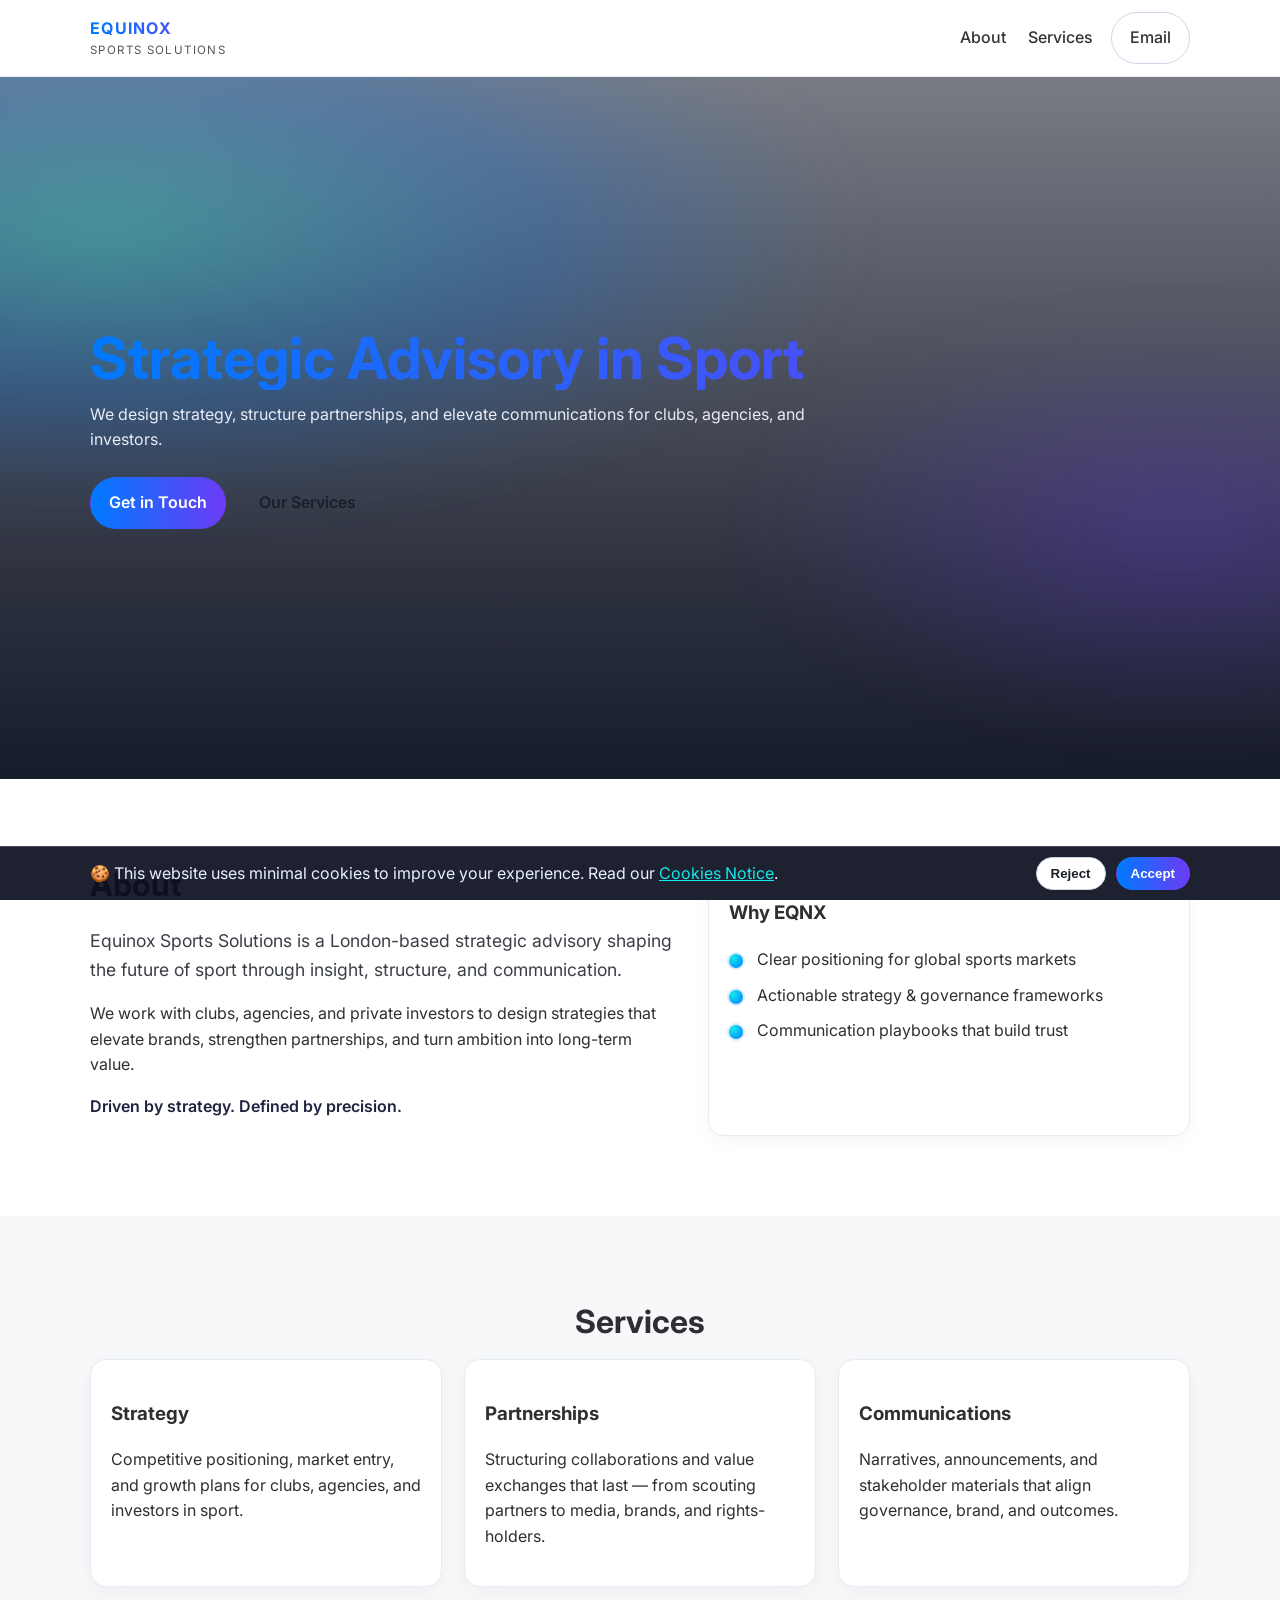
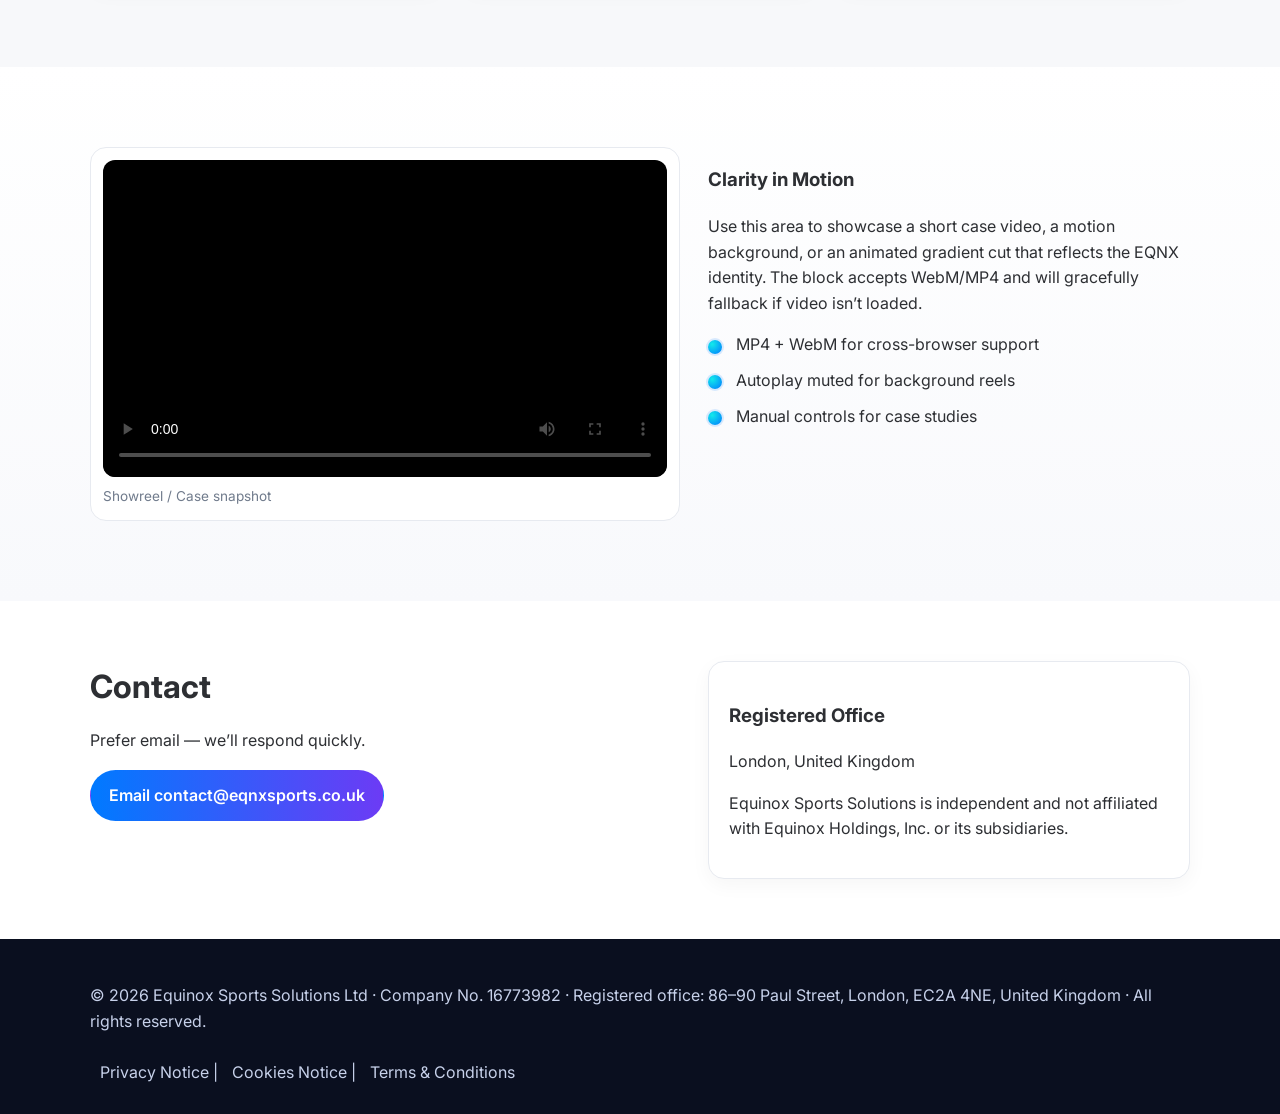
==== index.html @ d2fcbfe2 "Add files via upload" ====
<!DOCTYPE html>
<html lang="en">
<head>
  <meta charset="UTF-8" />
  <meta name="viewport" content="width=device-width, initial-scale=1.0" />
  <title>Equinox Sports Solutions | EQNX</title>
  <meta name="description" content="Equinox Sports Solutions (EQNX) — strategy & communications advisory for the global sports industry." />
  <link rel="preconnect" href="https://fonts.googleapis.com">
  <link rel="preconnect" href="https://fonts.gstatic.com" crossorigin>
  <link href="https://fonts.googleapis.com/css2?family=Inter:wght@300;400;500;600;700&display=swap" rel="stylesheet">
  <link rel="stylesheet" href="styles.css" />
</head>
<body>
  <!-- Header / Nav -->
  <header class="nav">
    <div class="container nav__inner">
      <a class="brand" href="#top" aria-label="Equinox Sports Solutions Home">
        <span class="brand__eqnx">EQUINOX</span>
        <span class="brand__sub">SPORTS&nbsp;SOLUTIONS</span>
      </a>
      <nav class="nav__links" aria-label="Primary">
        <a href="#about">About</a>
        <a href="#services">Services</a>
        <a href="mailto:contact@eqnxsports.co.uk" class="btn btn--outline">Email</a>
      </nav>
    </div>
  </header>

  <!-- Hero with video background and fluid gradient fallback -->
  <section id="top" class="hero" aria-labelledby="hero-title">
    <div class="hero__media" aria-hidden="true">
      <video id="heroVideo" class="hero__video" playsinline muted loop autoplay poster="assets/img/fluid-bg.jpg">
        <source src="assets/video/hero.webm" type="video/webm" />
        <source src="assets/video/hero.mp4" type="video/mp4" />
      </video>
      <div class="hero__overlay"></div>
      <div class="hero__gradient"></div>
    </div>
    <div class="container hero__content">
      <h1 id="hero-title" class="headline gradient-text">Strategic Advisory in Sport</h1>
      <p class="subtitle">We design strategy, structure partnerships, and elevate communications for clubs, agencies, and investors.</p>
      <div class="hero__cta">
        <a class="btn btn--primary" href="mailto:contact@eqnxsports.co.uk">Get in Touch</a>
        <a class="btn btn--ghost" href="#services">Our Services</a>
      </div>
    </div>
  </section>

  <!-- About -->
  <section id="about" class="section">
    <div class="container grid2">
      <div>
        <h2 class="section__title">About</h2>
        <p class="lead">Equinox Sports Solutions is a London-based strategic advisory shaping the future of sport through insight, structure, and communication.</p>
        <p>We work with clubs, agencies, and private investors to design strategies that elevate brands, strengthen partnerships, and turn ambition into long-term value.</p>
        <p class="tagline">Driven by strategy. Defined by precision.</p>
      </div>
      <div class="card">
        <h3>Why EQNX</h3>
        <ul class="checklist">
          <li>Clear positioning for global sports markets</li>
          <li>Actionable strategy & governance frameworks</li>
          <li>Communication playbooks that build trust</li>
        </ul>
      </div>
    </div>
  </section>

  <!-- Services -->
  <section id="services" class="section section--alt">
    <div class="container">
      <h2 class="section__title center">Services</h2>
      <div class="cards3">
        <div class="card">
          <h3>Strategy</h3>
          <p>Competitive positioning, market entry, and growth plans for clubs, agencies, and investors in sport.</p>
        </div>
        <div class="card">
          <h3>Partnerships</h3>
          <p>Structuring collaborations and value exchanges that last — from scouting partners to media, brands, and rights-holders.</p>
        </div>
        <div class="card">
          <h3>Communications</h3>
          <p>Narratives, announcements, and stakeholder materials that align governance, brand, and outcomes.</p>
        </div>
      </div>
    </div>
  </section>

  <!-- Insertable video section (case or reel) -->
  <section class="section video-block">
    <div class="container grid2">
      <div class="video-card">
        <div class="ratio">
          <video class="inline-video" controls preload="metadata" poster="assets/img/fluid-bg.jpg">
            <source src="assets/video/case-reel.webm" type="video/webm" />
            <source src="assets/video/case-reel.mp4" type="video/mp4" />
            Your browser does not support the video tag.
          </video>
        </div>
        <p class="caption">Showreel / Case snapshot</p>
      </div>
      <div>
        <h3>Clarity in Motion</h3>
        <p>Use this area to showcase a short case video, a motion background, or an animated gradient cut that reflects the EQNX identity. The block accepts WebM/MP4 and will gracefully fallback if video isn’t loaded.</p>
        <ul class="checklist">
          <li>MP4 + WebM for cross-browser support</li>
          <li>Autoplay muted for background reels</li>
          <li>Manual controls for case studies</li>
        </ul>
      </div>
    </div>
  </section>

  <!-- Contact -->
  <section id="contact" class="section section--tight">
    <div class="container grid2">
      <div>
        <h2 class="section__title">Contact</h2>
        <p>Prefer email — we’ll respond quickly.</p>
        <div class="stack">
          <a class="btn btn--primary" href="mailto:contact@eqnxsports.co.uk">Email contact@eqnxsports.co.uk</a>
        </div>
      </div>
      <div class="card">
        <h3>Registered Office</h3>
        <p>London, United Kingdom</p>
        <p class="small">Equinox Sports Solutions is independent and not affiliated with Equinox Holdings, Inc. or its subsidiaries.</p>
      </div>
    </div>
  </section>

  <!-- Footer -->
  <footer class="footer">
    <div class="container footer__inner">
      <p>© <span id="year"></span> Equinox Sports Solutions Ltd · Company No. 16773982 · Registered office: 86–90 Paul Street, London, EC2A 4NE, United Kingdom · All rights reserved.</p>
      <nav class="footer__links">
        <a href="privacy.html">Privacy Notice</a>
        <span aria-hidden="true">|</span>
        <a href="cookies.html">Cookies Notice</a>
        <span aria-hidden="true">|</span>
        <a href="terms.html">Terms & Conditions</a>
      </nav>
    </div>
  </footer>

  <!-- Cookies Banner -->
  <div id="cookies-banner" class="cookies-banner" role="dialog" aria-live="polite" aria-label="Cookies notice" hidden>
    <div class="cookies-inner">
      <span>🍪 This website uses minimal cookies to improve your experience. Read our <a href="cookies.html">Cookies Notice</a>.</span>
      <div class="cookies-actions">
        <button id="cookies-reject" class="btn btn--outline">Reject</button>
        <button id="cookies-accept" class="btn btn--primary">Accept</button>
      </div>
    </div>
  </div>

  <script>
    // Year
    document.getElementById('year').textContent = new Date().getFullYear();

    // If hero video can't autoplay (iOS/low power), hide it and rely on gradient
    const heroVideo = document.getElementById('heroVideo');
    if (heroVideo) {
      const onFail = () => document.body.classList.add('no-hero-video');
      heroVideo.play().catch(onFail);
      heroVideo.addEventListener('error', onFail);
      const mq = window.matchMedia('(prefers-reduced-motion: reduce)');
      if (mq.matches) heroVideo.pause();
    }

    // Cookies banner
    (function(){
      try{
        const key='eqnx_cookies_choice';
        const banner=document.getElementById('cookies-banner');
        const choice=localStorage.getItem(key);
        if(!choice){ banner.hidden=false; }
        const accept=document.getElementById('cookies-accept');
        const reject=document.getElementById('cookies-reject');
        function setChoice(val){ localStorage.setItem(key,val); banner.hidden=true; }
        accept && accept.addEventListener('click',()=>setChoice('accepted'));
        reject && reject.addEventListener('click',()=>setChoice('rejected'));
      }catch(e){/* no-op */}
    })();
  </script>
</body>
</html>
---- styles.css ----
/* ====== EQNX — Base Styles ====== */
:root{
  --eqnx-blue:#007AFF;
  --eqnx-violet:#6C3BF5;
  --eqnx-ice:#12EAEA;
  --bg:#0A0F1F;            /* dark alt */
  --bg-light:#F7F8FA;      /* light bg */
  --text:#2D2F33;
  --text-2:#707B8C;
  --border:#E7EAF0;
}

*{box-sizing:border-box}
html,body{height:100%}
body{
  margin:0;
  font-family:'Inter',system-ui,-apple-system,Segoe UI,Roboto,Helvetica,Arial,sans-serif;
  color:var(--text);
  background:#fff;
  line-height:1.6;
}

/* Containers */
.container{width:min(1100px,92%);margin-inline:auto}

/* Header */
.nav{
  position:sticky;top:0;z-index:50;
  backdrop-filter:saturate(180%) blur(10px);
  background:rgba(255,255,255,.7);
  border-bottom:1px solid rgba(231,234,240,.9);
}
.nav__inner{display:flex;align-items:center;justify-content:space-between;padding:12px 0}
.brand{display:flex;flex-direction:column;text-decoration:none}
.brand__eqnx{
  font-weight:700;letter-spacing:.08em;
  background:linear-gradient(90deg,var(--eqnx-blue),var(--eqnx-violet));
  -webkit-background-clip:text;background-clip:text;color:transparent;
}
.brand__sub{
  font-size:.72rem;letter-spacing:.12em;color:#555;text-decoration:none
}
.nav__links a{color:#333;text-decoration:none;margin-left:18px;font-weight:500}
.nav__links .btn{margin-left:14px}

/* Buttons */
.btn{
  display:inline-block;padding:12px 18px;border-radius:999px;text-decoration:none;
  border:1px solid transparent;font-weight:600;transition:.2s ease;
}
.btn--primary{
  color:#fff;border-color:transparent;
  background:linear-gradient(90deg,var(--eqnx-blue),var(--eqnx-violet));
}
.btn--primary:hover{transform:translateY(-1px);filter:saturate(110%)}
.btn--outline{
  border-color:#cfd6e6;color:#1b1f2a;background:#fff;
}
.btn--outline:hover{border-color:#b1bdd8}
.btn--ghost{background:transparent;border-color:transparent;color:#1b1f2a}
.btn--ghost:hover{opacity:.8}

/* Hero */
.hero{position:relative;min-height:78vh;display:grid;align-items:center;color:#fff;overflow:hidden}
.hero__media{position:absolute;inset:0}
.hero__video{
  width:100%;height:100%;object-fit:cover;position:absolute;inset:0;opacity:.6;
}
.no-hero-video .hero__video{display:none}
.hero__overlay{position:absolute;inset:0;background:linear-gradient(180deg,rgba(10,15,31,.55),rgba(10,15,31,.85) 70%,rgba(10,15,31,.95))}
.hero__gradient{/* animated fluid gradient */
  position:absolute;inset:-20%;
  background:radial-gradient(60% 40% at 20% 30%, rgba(18,234,234,.35) 0%, rgba(0,122,255,.25) 40%, transparent 70%),
             radial-gradient(40% 35% at 80% 60%, rgba(108,59,245,.30) 0%, transparent 60%);
  filter:blur(30px);
  animation:float 14s ease-in-out infinite alternate;
}
@keyframes float{
  0%{transform:translate3d(-2%,2%,0) scale(1)}
  100%{transform:translate3d(2%,-1%,0) scale(1.03)}
}
.hero__content{position:relative;z-index:2;padding:72px 0}
.headline{font-size:clamp(2rem,6vw,3.6rem);line-height:1.1;margin:0 0 12px}
.gradient-text{
  background:linear-gradient(90deg,var(--eqnx-blue),var(--eqnx-violet));
  -webkit-background-clip:text;background-clip:text;color:transparent;
}
.subtitle{max-width:720px;margin:0 0 24px;color:#e8ecf6}
.hero__cta .btn{margin-right:10px}

/* Sections */
.section{padding:80px 0;background:#fff}
.section--alt{background:var(--bg-light)}
.section--tight{padding:60px 0}
.section__title{font-size:2rem;margin:0 0 12px}
.lead{font-size:1.1rem;color:#3a3e47}
.tagline{font-weight:600;color:#1f2340;margin-top:14px}

.grid2{display:grid;grid-template-columns:1.1fr .9fr;gap:28px}
.cards3{display:grid;grid-template-columns:repeat(3,1fr);gap:22px}
.center{text-align:center}

.card{
  background:#fff;border:1px solid var(--border);border-radius:16px;padding:20px;
  box-shadow:0 6px 20px rgba(10,15,31,.04);
}
.checklist{padding-left:0;list-style:none;margin:10px 0 0}
.checklist li{padding-left:28px;position:relative;margin:10px 0}
.checklist li::before{
  content:'';position:absolute;left:0;top:.45em;width:14px;height:14px;border-radius:50%;
  background:radial-gradient(circle at 30% 30%, var(--eqnx-ice), var(--eqnx-blue));
  box-shadow:0 0 0 2px rgba(0,122,255,.15);
}

.video-block{background:linear-gradient(180deg,#fff,#f8f9fc)}
.video-card{background:#fff;border:1px solid var(--border);border-radius:16px;padding:12px}
.ratio{position:relative;width:100%;padding-top:56.25%;overflow:hidden;border-radius:12px;background:#000}
.inline-video{position:absolute;inset:0;width:100%;height:100%;object-fit:cover;border:0;border-radius:12px}
.caption{font-size:.85rem;color:var(--text-2);margin:.6rem 0 0}

/* Contact */
.stack{display:flex;flex-wrap:wrap;gap:12px;align-items:center}

/* Footer */
.footer{background:var(--bg);color:#c7d1ea;padding:28px 0}
.footer__inner{display:flex;align-items:center;justify-content:space-between;gap:10px;flex-wrap:wrap}
.footer__links a{color:#c7d1ea;text-decoration:none;margin-left:10px}
.footer__links a:hover{text-decoration:underline}

/* Cookies banner */
.cookies-banner{
  position:fixed;left:0;right:0;bottom:0;z-index:60;
  background:rgba(10,15,31,.92);color:#eaf0ff;border-top:1px solid rgba(231,234,240,.2);
  padding:10px 0;
}
.cookies-inner{width:min(1100px,92%);margin-inline:auto;display:flex;gap:14px;align-items:center;justify-content:space-between;flex-wrap:wrap}
.cookies-inner a{color:var(--eqnx-ice);text-decoration:underline}
.cookies-actions{display:flex;gap:10px}
.cookies-actions .btn{padding:8px 14px}

/* Responsive */
@media (max-width:900px){
  .grid2{grid-template-columns:1fr}
  .cards3{grid-template-columns:1fr}
  .nav__links{display:none}
}
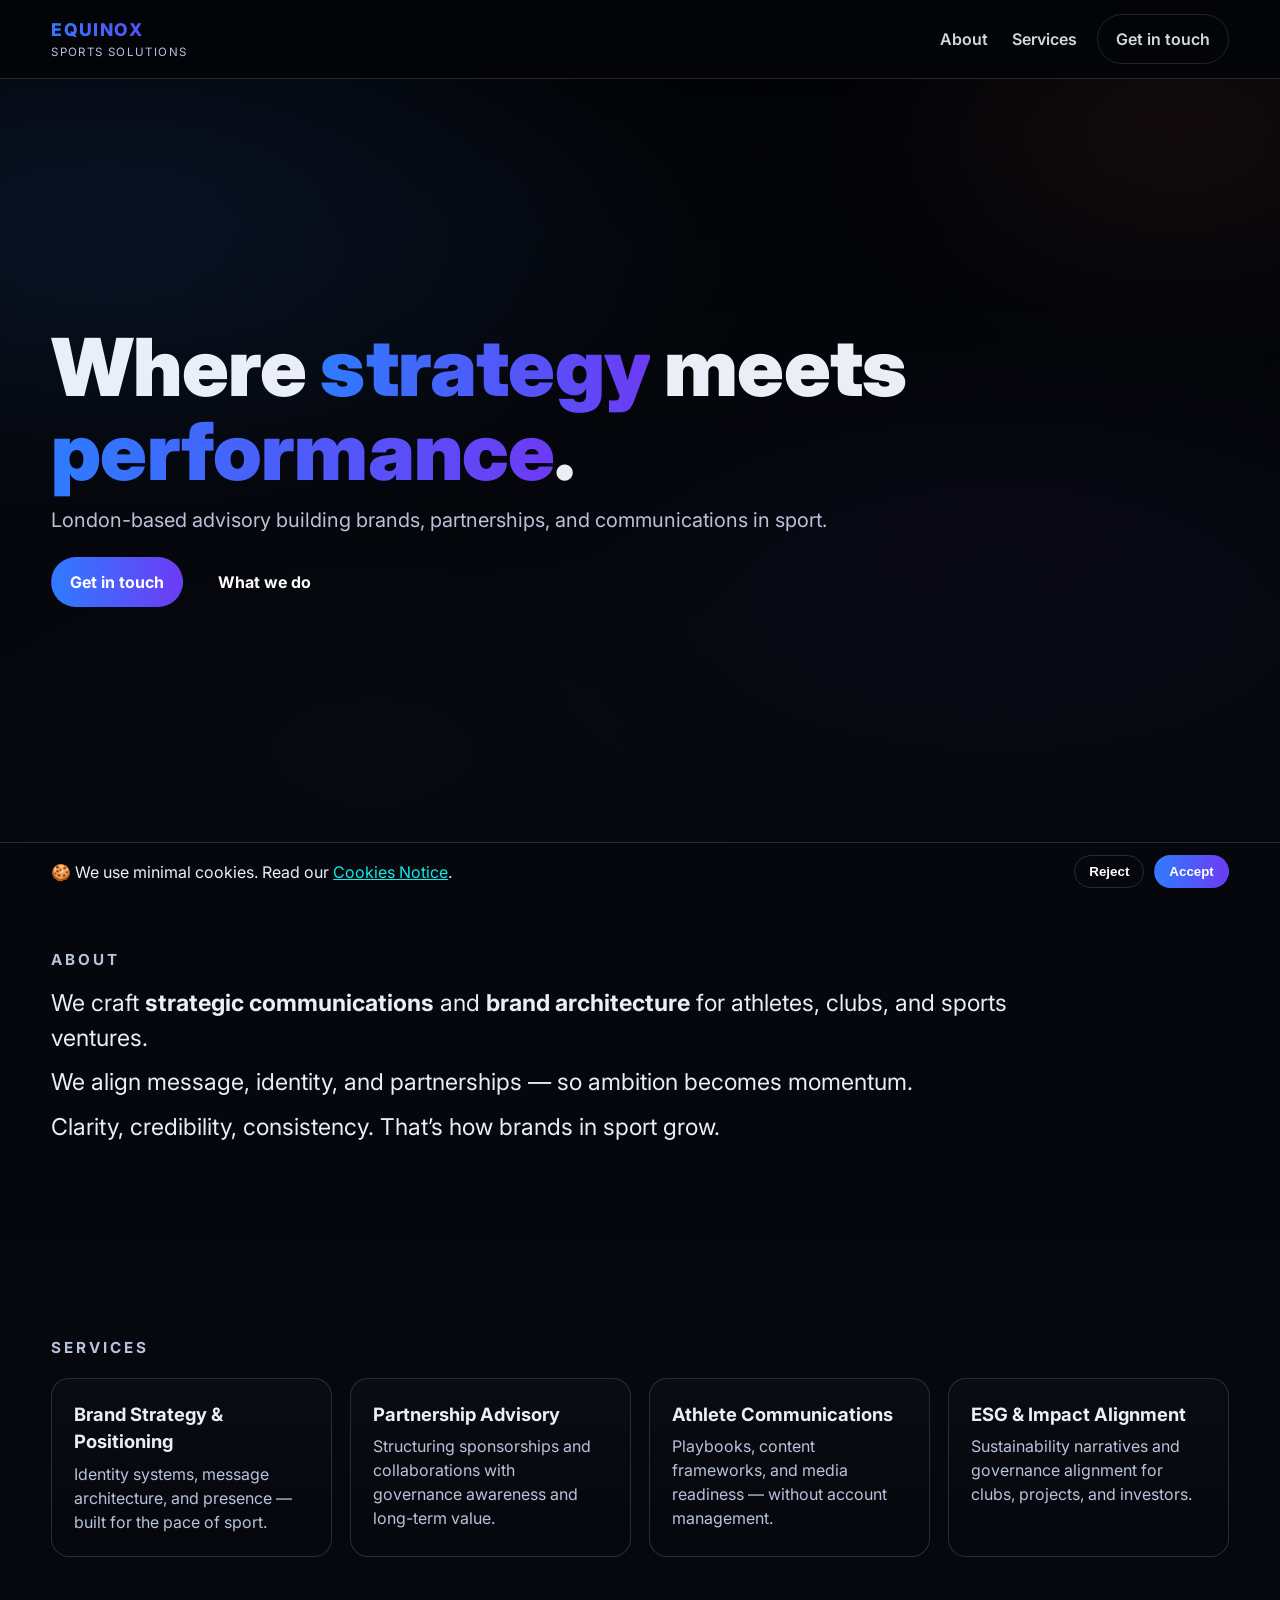
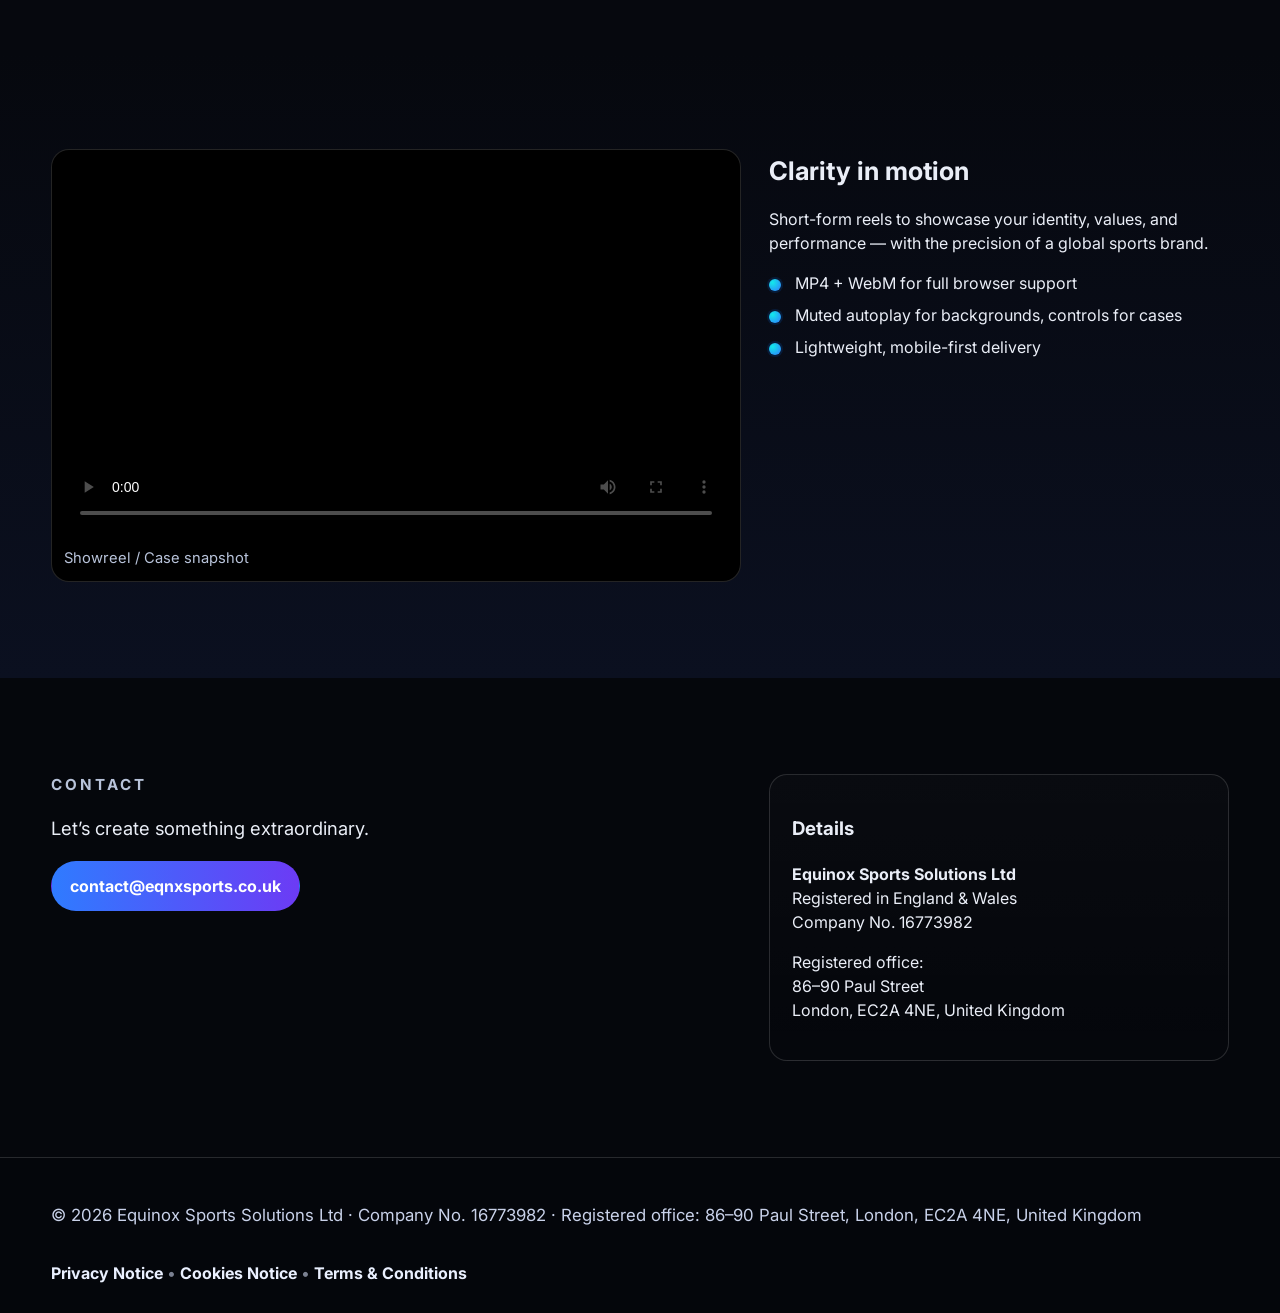
==== commit 9404d0f6: "Add files via upload" ====
--- a/index.html
+++ b/index.html
@@ -3,151 +3,136 @@
 <head>
   <meta charset="UTF-8" />
   <meta name="viewport" content="width=device-width, initial-scale=1.0" />
-  <title>Equinox Sports Solutions | EQNX</title>
-  <meta name="description" content="Equinox Sports Solutions (EQNX) — strategy & communications advisory for the global sports industry." />
+  <title>Equinox Sports Solutions — Strategic Communications in Sport</title>
+  <meta name="description" content="Equinox Sports Solutions — Octagon-inspired, premium strategic communications and partnerships advisory for the sports industry." />
   <link rel="preconnect" href="https://fonts.googleapis.com">
   <link rel="preconnect" href="https://fonts.gstatic.com" crossorigin>
-  <link href="https://fonts.googleapis.com/css2?family=Inter:wght@300;400;500;600;700&display=swap" rel="stylesheet">
+  <link href="https://fonts.googleapis.com/css2?family=Inter:wght@300;400;500;600;700;800;900&display=swap" rel="stylesheet">
   <link rel="stylesheet" href="styles.css" />
 </head>
 <body>
-  <!-- Header / Nav -->
   <header class="nav">
     <div class="container nav__inner">
-      <a class="brand" href="#top" aria-label="Equinox Sports Solutions Home">
+      <a class="brand" href="#top" aria-label="Equinox Sports Solutions">
         <span class="brand__eqnx">EQUINOX</span>
         <span class="brand__sub">SPORTS&nbsp;SOLUTIONS</span>
       </a>
       <nav class="nav__links" aria-label="Primary">
         <a href="#about">About</a>
         <a href="#services">Services</a>
-        <a href="mailto:contact@eqnxsports.co.uk" class="btn btn--outline">Email</a>
+        <a href="mailto:contact@eqnxsports.co.uk" class="btn btn--outline">Get in touch</a>
       </nav>
     </div>
   </header>
 
-  <!-- Hero with video background and fluid gradient fallback -->
   <section id="top" class="hero" aria-labelledby="hero-title">
-    <div class="hero__media" aria-hidden="true">
-      <video id="heroVideo" class="hero__video" playsinline muted loop autoplay poster="assets/img/fluid-bg.jpg">
+    <div class="hero__bg">
+      <video id="heroVideo" class="hero__video" playsinline muted loop autoplay poster="assets/img/hero-poster.jpg">
         <source src="assets/video/hero.webm" type="video/webm" />
         <source src="assets/video/hero.mp4" type="video/mp4" />
       </video>
-      <div class="hero__overlay"></div>
-      <div class="hero__gradient"></div>
+      <div class="hero__gradient" aria-hidden="true"></div>
+      <div class="hero__veil" aria-hidden="true"></div>
     </div>
     <div class="container hero__content">
-      <h1 id="hero-title" class="headline gradient-text">Strategic Advisory in Sport</h1>
-      <p class="subtitle">We design strategy, structure partnerships, and elevate communications for clubs, agencies, and investors.</p>
+      <h1 id="hero-title" class="display">Where <span class="grad">strategy</span> meets <span class="grad">performance</span>.</h1>
+      <p class="kicker">London-based advisory building brands, partnerships, and communications in sport.</p>
       <div class="hero__cta">
-        <a class="btn btn--primary" href="mailto:contact@eqnxsports.co.uk">Get in Touch</a>
-        <a class="btn btn--ghost" href="#services">Our Services</a>
+        <a class="btn btn--primary" href="mailto:contact@eqnxsports.co.uk">Get in touch</a>
+        <a class="btn btn--ghost" href="#services">What we do</a>
       </div>
     </div>
   </section>
 
-  <!-- About -->
-  <section id="about" class="section">
+  <section id="about" class="slice slice--dark">
+    <div class="container reveal">
+      <h2 class="eyebrow">About</h2>
+      <div class="manifest">
+        <p>We craft <strong>strategic communications</strong> and <strong>brand architecture</strong> for athletes, clubs, and sports ventures.</p>
+        <p>We align message, identity, and partnerships — so ambition becomes momentum.</p>
+        <p>Clarity, credibility, consistency. That’s how brands in sport grow.</p>
+      </div>
+    </div>
+  </section>
+
+  <section id="services" class="slice">
+    <div class="container">
+      <h2 class="eyebrow center">Services</h2>
+      <div class="pillars">
+        <div class="pillar reveal">
+          <h3>Brand Strategy &amp; Positioning</h3>
+          <p>Identity systems, message architecture, and presence — built for the pace of sport.</p>
+        </div>
+        <div class="pillar reveal">
+          <h3>Partnership Advisory</h3>
+          <p>Structuring sponsorships and collaborations with governance awareness and long-term value.</p>
+        </div>
+        <div class="pillar reveal">
+          <h3>Athlete Communications</h3>
+          <p>Playbooks, content frameworks, and media readiness — without account management.</p>
+        </div>
+        <div class="pillar reveal">
+          <h3>ESG &amp; Impact Alignment</h3>
+          <p>Sustainability narratives and governance alignment for clubs, projects, and investors.</p>
+        </div>
+      </div>
+    </div>
+  </section>
+
+  <section class="slice slice--video">
     <div class="container grid2">
-      <div>
-        <h2 class="section__title">About</h2>
-        <p class="lead">Equinox Sports Solutions is a London-based strategic advisory shaping the future of sport through insight, structure, and communication.</p>
-        <p>We work with clubs, agencies, and private investors to design strategies that elevate brands, strengthen partnerships, and turn ambition into long-term value.</p>
-        <p class="tagline">Driven by strategy. Defined by precision.</p>
+      <div class="video-card reveal">
+        <div class="ratio">
+          <video class="inline-video" controls preload="metadata" poster="assets/img/reel-poster.jpg">
+            <source src="assets/video/case-reel.webm" type="video/webm" />
+            <source src="assets/video/case-reel.mp4" type="video/mp4" />
+          </video>
+        </div>
+        <p class="caption">Showreel / Case snapshot</p>
       </div>
-      <div class="card">
-        <h3>Why EQNX</h3>
+      <div class="reel-copy reveal">
+        <h3>Clarity in motion</h3>
+        <p>Short-form reels to showcase your identity, values, and performance — with the precision of a global sports brand.</p>
         <ul class="checklist">
-          <li>Clear positioning for global sports markets</li>
-          <li>Actionable strategy & governance frameworks</li>
-          <li>Communication playbooks that build trust</li>
+          <li>MP4 + WebM for full browser support</li>
+          <li>Muted autoplay for backgrounds, controls for cases</li>
+          <li>Lightweight, mobile-first delivery</li>
         </ul>
       </div>
     </div>
   </section>
 
-  <!-- Services -->
-  <section id="services" class="section section--alt">
-    <div class="container">
-      <h2 class="section__title center">Services</h2>
-      <div class="cards3">
-        <div class="card">
-          <h3>Strategy</h3>
-          <p>Competitive positioning, market entry, and growth plans for clubs, agencies, and investors in sport.</p>
-        </div>
-        <div class="card">
-          <h3>Partnerships</h3>
-          <p>Structuring collaborations and value exchanges that last — from scouting partners to media, brands, and rights-holders.</p>
-        </div>
-        <div class="card">
-          <h3>Communications</h3>
-          <p>Narratives, announcements, and stakeholder materials that align governance, brand, and outcomes.</p>
-        </div>
+  <section id="contact" class="slice slice--dark">
+    <div class="container grid2">
+      <div class="reveal">
+        <h2 class="eyebrow">Contact</h2>
+        <p class="lead">Let’s create something extraordinary.</p>
+        <a class="btn btn--primary" href="mailto:contact@eqnxsports.co.uk">contact@eqnxsports.co.uk</a>
+      </div>
+      <div class="card reveal">
+        <h3>Details</h3>
+        <p><strong>Equinox Sports Solutions Ltd</strong><br/>Registered in England &amp; Wales<br/>Company No. 16773982</p>
+        <p>Registered office:<br/>86–90 Paul Street<br/>London, EC2A 4NE, United Kingdom</p>
       </div>
     </div>
   </section>
 
-  <!-- Insertable video section (case or reel) -->
-  <section class="section video-block">
-    <div class="container grid2">
-      <div class="video-card">
-        <div class="ratio">
-          <video class="inline-video" controls preload="metadata" poster="assets/img/fluid-bg.jpg">
-            <source src="assets/video/case-reel.webm" type="video/webm" />
-            <source src="assets/video/case-reel.mp4" type="video/mp4" />
-            Your browser does not support the video tag.
-          </video>
-        </div>
-        <p class="caption">Showreel / Case snapshot</p>
-      </div>
-      <div>
-        <h3>Clarity in Motion</h3>
-        <p>Use this area to showcase a short case video, a motion background, or an animated gradient cut that reflects the EQNX identity. The block accepts WebM/MP4 and will gracefully fallback if video isn’t loaded.</p>
-        <ul class="checklist">
-          <li>MP4 + WebM for cross-browser support</li>
-          <li>Autoplay muted for background reels</li>
-          <li>Manual controls for case studies</li>
-        </ul>
-      </div>
-    </div>
-  </section>
-
-  <!-- Contact -->
-  <section id="contact" class="section section--tight">
-    <div class="container grid2">
-      <div>
-        <h2 class="section__title">Contact</h2>
-        <p>Prefer email — we’ll respond quickly.</p>
-        <div class="stack">
-          <a class="btn btn--primary" href="mailto:contact@eqnxsports.co.uk">Email contact@eqnxsports.co.uk</a>
-        </div>
-      </div>
-      <div class="card">
-        <h3>Registered Office</h3>
-        <p>London, United Kingdom</p>
-        <p class="small">Equinox Sports Solutions is independent and not affiliated with Equinox Holdings, Inc. or its subsidiaries.</p>
-      </div>
-    </div>
-  </section>
-
-  <!-- Footer -->
   <footer class="footer">
     <div class="container footer__inner">
-      <p>© <span id="year"></span> Equinox Sports Solutions Ltd · Company No. 16773982 · Registered office: 86–90 Paul Street, London, EC2A 4NE, United Kingdom · All rights reserved.</p>
+      <p>© <span id="year"></span> Equinox Sports Solutions Ltd · Company No. 16773982 · Registered office: 86–90 Paul Street, London, EC2A 4NE, United Kingdom</p>
       <nav class="footer__links">
         <a href="privacy.html">Privacy Notice</a>
-        <span aria-hidden="true">|</span>
+        <span aria-hidden="true">•</span>
         <a href="cookies.html">Cookies Notice</a>
-        <span aria-hidden="true">|</span>
-        <a href="terms.html">Terms & Conditions</a>
+        <span aria-hidden="true">•</span>
+        <a href="terms.html">Terms &amp; Conditions</a>
       </nav>
     </div>
   </footer>
 
-  <!-- Cookies Banner -->
   <div id="cookies-banner" class="cookies-banner" role="dialog" aria-live="polite" aria-label="Cookies notice" hidden>
     <div class="cookies-inner">
-      <span>🍪 This website uses minimal cookies to improve your experience. Read our <a href="cookies.html">Cookies Notice</a>.</span>
+      <span>🍪 We use minimal cookies. Read our <a href="cookies.html">Cookies Notice</a>.</span>
       <div class="cookies-actions">
         <button id="cookies-reject" class="btn btn--outline">Reject</button>
         <button id="cookies-accept" class="btn btn--primary">Accept</button>
@@ -156,20 +141,16 @@
   </div>
 
   <script>
-    // Year
     document.getElementById('year').textContent = new Date().getFullYear();
-
-    // If hero video can't autoplay (iOS/low power), hide it and rely on gradient
-    const heroVideo = document.getElementById('heroVideo');
-    if (heroVideo) {
-      const onFail = () => document.body.classList.add('no-hero-video');
-      heroVideo.play().catch(onFail);
-      heroVideo.addEventListener('error', onFail);
+    (function(){
+      const v = document.getElementById('heroVideo');
+      if(!v) return;
+      const fail = () => document.body.classList.add('no-hero-video');
+      v.play().catch(fail);
+      v.addEventListener('error', fail);
       const mq = window.matchMedia('(prefers-reduced-motion: reduce)');
-      if (mq.matches) heroVideo.pause();
-    }
-
-    // Cookies banner
+      if (mq.matches) v.pause();
+    })();
     (function(){
       try{
         const key='eqnx_cookies_choice';
@@ -181,8 +162,12 @@
         function setChoice(val){ localStorage.setItem(key,val); banner.hidden=true; }
         accept && accept.addEventListener('click',()=>setChoice('accepted'));
         reject && reject.addEventListener('click',()=>setChoice('rejected'));
-      }catch(e){/* no-op */}
+      }catch(e){}
     })();
+    const io = new IntersectionObserver((entries)=>{
+      entries.forEach(e=>{ if(e.isIntersecting){ e.target.classList.add('in'); io.unobserve(e.target);} });
+    },{threshold:0.12});
+    document.querySelectorAll('.reveal').forEach(el=>io.observe(el));
   </script>
 </body>
 </html>
--- a/styles.css
+++ b/styles.css
@@ -1,146 +1,100 @@
-/* ====== EQNX — Base Styles ====== */
+/* EQNX v2 — Octagon-inspired */
 :root{
-  --eqnx-blue:#007AFF;
+  --eqnx-blue:#2F7BFF;
   --eqnx-violet:#6C3BF5;
   --eqnx-ice:#12EAEA;
-  --bg:#0A0F1F;            /* dark alt */
-  --bg-light:#F7F8FA;      /* light bg */
-  --text:#2D2F33;
-  --text-2:#707B8C;
-  --border:#E7EAF0;
+  --eqnx-coral:#FF7A6E;
+  --bg:#06080E;
+  --text:#EAEEF7;
+  --text-dim:#B8C3DA;
+  --stroke:rgba(255,255,255,.14);
 }
 
-*{box-sizing:border-box}
-html,body{height:100%}
-body{
-  margin:0;
-  font-family:'Inter',system-ui,-apple-system,Segoe UI,Roboto,Helvetica,Arial,sans-serif;
-  color:var(--text);
-  background:#fff;
-  line-height:1.6;
+*{box-sizing:border-box} html,body{height:100%}
+body{margin:0;font-family:'Inter',system-ui,-apple-system,Segoe UI,Roboto,Helvetica,Arial,sans-serif;background:#000;color:var(--text);line-height:1.5}
+.container{width:min(1200px,92%);margin-inline:auto}
+
+.nav{position:sticky;top:0;z-index:50;background:rgba(6,8,14,.55);backdrop-filter:saturate(160%) blur(10px);border-bottom:1px solid var(--stroke)}
+.nav__inner{display:flex;align-items:center;justify-content:space-between;padding:14px 0}
+.brand{display:flex;flex-direction:column;text-decoration:none}
+.brand__eqnx{font-weight:800;letter-spacing:.08em;font-size:1.1rem;background:linear-gradient(90deg,var(--eqnx-blue),var(--eqnx-violet));-webkit-background-clip:text;background-clip:text;color:transparent}
+.brand__sub{font-size:.72rem;letter-spacing:.12em;color:var(--text-dim)}
+.nav__links a{color:var(--text);text-decoration:none;margin-left:20px;font-weight:600;opacity:.9}
+.nav__links .btn{margin-left:16px}
+
+.btn{display:inline-block;padding:12px 18px;border-radius:999px;text-decoration:none;border:1px solid var(--stroke);font-weight:700;transition:.2s ease;color:#fff}
+.btn--primary{border-color:transparent;background:linear-gradient(90deg,var(--eqnx-blue),var(--eqnx-violet))}
+.btn--primary:hover{transform:translateY(-1px);filter:saturate(110%)}
+.btn--outline{background:transparent}
+.btn--outline:hover{border-color:#9cb3ff}
+.btn--ghost{background:transparent;border-color:transparent}
+
+.hero{position:relative;min-height:86vh;display:grid;align-items:center;overflow:hidden}
+.hero__bg{position:absolute;inset:0}
+.hero__video{position:absolute;inset:0;width:100%;height:100%;object-fit:cover;opacity:.45}
+.no-hero-video .hero__video{display:none}
+.hero__gradient{position:absolute;inset:-20%;filter:blur(40px);animation:breath 18s ease-in-out infinite alternate;
+  background:
+    radial-gradient(60% 45% at 20% 30%, rgba(47,123,255,.26) 0%, transparent 60%),
+    radial-gradient(50% 40% at 70% 65%, rgba(108,59,245,.28) 0%, transparent 60%),
+    radial-gradient(40% 35% at 35% 80%, rgba(18,234,234,.18) 0%, transparent 60%),
+    radial-gradient(30% 30% at 80% 20%, rgba(255,122,110,.12) 0%, transparent 60%);
 }
+.hero__veil{position:absolute;inset:0;background:linear-gradient(180deg,rgba(6,8,14,.4),rgba(6,8,14,.85) 70%,rgba(6,8,14,.95))}
+@keyframes breath{0%{transform:translate3d(-2%,2%,0) scale(1)}100%{transform:translate3d(2%,-2%,0) scale(1.04)}}
 
-/* Containers */
-.container{width:min(1100px,92%);margin-inline:auto}
+.hero__content{position:relative;z-index:2;padding:84px 0}
+.display{font-size:clamp(2.4rem,7vw,5rem);line-height:1.05;margin:0 0 12px;font-weight:900;letter-spacing:-.01em}
+.grad{background:linear-gradient(90deg,var(--eqnx-blue),var(--eqnx-violet));-webkit-background-clip:text;background-clip:text;color:transparent}
+.kicker{font-size:clamp(1rem,2.4vw,1.25rem);color:var(--text-dim);max-width:820px;margin:0 0 22px}
+.hero__cta .btn{margin-right:12px}
 
-/* Header */
-.nav{
-  position:sticky;top:0;z-index:50;
-  backdrop-filter:saturate(180%) blur(10px);
-  background:rgba(255,255,255,.7);
-  border-bottom:1px solid rgba(231,234,240,.9);
-}
-.nav__inner{display:flex;align-items:center;justify-content:space-between;padding:12px 0}
-.brand{display:flex;flex-direction:column;text-decoration:none}
-.brand__eqnx{
-  font-weight:700;letter-spacing:.08em;
-  background:linear-gradient(90deg,var(--eqnx-blue),var(--eqnx-violet));
-  -webkit-background-clip:text;background-clip:text;color:transparent;
-}
-.brand__sub{
-  font-size:.72rem;letter-spacing:.12em;color:#555;text-decoration:none
-}
-.nav__links a{color:#333;text-decoration:none;margin-left:18px;font-weight:500}
-.nav__links .btn{margin-left:14px}
+.slice{padding:96px 0;background:#06080E;color:var(--text)}
+.slice--dark{background:#05070C}
+.slice--video{background:linear-gradient(180deg,#06080E,#0B1020)}
 
-/* Buttons */
-.btn{
-  display:inline-block;padding:12px 18px;border-radius:999px;text-decoration:none;
-  border:1px solid transparent;font-weight:600;transition:.2s ease;
-}
-.btn--primary{
-  color:#fff;border-color:transparent;
-  background:linear-gradient(90deg,var(--eqnx-blue),var(--eqnx-violet));
-}
-.btn--primary:hover{transform:translateY(-1px);filter:saturate(110%)}
-.btn--outline{
-  border-color:#cfd6e6;color:#1b1f2a;background:#fff;
-}
-.btn--outline:hover{border-color:#b1bdd8}
-.btn--ghost{background:transparent;border-color:transparent;color:#1b1f2a}
-.btn--ghost:hover{opacity:.8}
+.eyebrow{letter-spacing:.2em;text-transform:uppercase;color:var(--text-dim);font-size:.95rem;margin:0 0 14px}
+.manifest{font-size:clamp(1.15rem,2.8vw,1.45rem);display:grid;gap:10px;max-width:980px}
+.manifest p{margin:0}
 
-/* Hero */
-.hero{position:relative;min-height:78vh;display:grid;align-items:center;color:#fff;overflow:hidden}
-.hero__media{position:absolute;inset:0}
-.hero__video{
-  width:100%;height:100%;object-fit:cover;position:absolute;inset:0;opacity:.6;
-}
-.no-hero-video .hero__video{display:none}
-.hero__overlay{position:absolute;inset:0;background:linear-gradient(180deg,rgba(10,15,31,.55),rgba(10,15,31,.85) 70%,rgba(10,15,31,.95))}
-.hero__gradient{/* animated fluid gradient */
-  position:absolute;inset:-20%;
-  background:radial-gradient(60% 40% at 20% 30%, rgba(18,234,234,.35) 0%, rgba(0,122,255,.25) 40%, transparent 70%),
-             radial-gradient(40% 35% at 80% 60%, rgba(108,59,245,.30) 0%, transparent 60%);
-  filter:blur(30px);
-  animation:float 14s ease-in-out infinite alternate;
-}
-@keyframes float{
-  0%{transform:translate3d(-2%,2%,0) scale(1)}
-  100%{transform:translate3d(2%,-1%,0) scale(1.03)}
-}
-.hero__content{position:relative;z-index:2;padding:72px 0}
-.headline{font-size:clamp(2rem,6vw,3.6rem);line-height:1.1;margin:0 0 12px}
-.gradient-text{
-  background:linear-gradient(90deg,var(--eqnx-blue),var(--eqnx-violet));
-  -webkit-background-clip:text;background-clip:text;color:transparent;
-}
-.subtitle{max-width:720px;margin:0 0 24px;color:#e8ecf6}
-.hero__cta .btn{margin-right:10px}
+.pillars{display:grid;grid-template-columns:repeat(4,1fr);gap:18px;margin-top:18px}
+.pillar{border:1px solid var(--stroke);border-radius:18px;padding:22px;background:linear-gradient(180deg,rgba(255,255,255,.02),rgba(255,255,255,.00));min-height:170px}
+.pillar h3{margin:0 0 6px;font-size:1.15rem}
+.pillar p{margin:0;color:var(--text-dim)}
 
-/* Sections */
-.section{padding:80px 0;background:#fff}
-.section--alt{background:var(--bg-light)}
-.section--tight{padding:60px 0}
-.section__title{font-size:2rem;margin:0 0 12px}
-.lead{font-size:1.1rem;color:#3a3e47}
-.tagline{font-weight:600;color:#1f2340;margin-top:14px}
-
-.grid2{display:grid;grid-template-columns:1.1fr .9fr;gap:28px}
-.cards3{display:grid;grid-template-columns:repeat(3,1fr);gap:22px}
-.center{text-align:center}
-
-.card{
-  background:#fff;border:1px solid var(--border);border-radius:16px;padding:20px;
-  box-shadow:0 6px 20px rgba(10,15,31,.04);
-}
-.checklist{padding-left:0;list-style:none;margin:10px 0 0}
-.checklist li{padding-left:28px;position:relative;margin:10px 0}
-.checklist li::before{
-  content:'';position:absolute;left:0;top:.45em;width:14px;height:14px;border-radius:50%;
-  background:radial-gradient(circle at 30% 30%, var(--eqnx-ice), var(--eqnx-blue));
-  box-shadow:0 0 0 2px rgba(0,122,255,.15);
-}
-
-.video-block{background:linear-gradient(180deg,#fff,#f8f9fc)}
-.video-card{background:#fff;border:1px solid var(--border);border-radius:16px;padding:12px}
+.grid2{display:grid;grid-template-columns:1.2fr .8fr;gap:28px}
+.video-card{border:1px solid var(--stroke);border-radius:18px;padding:12px;background:#000}
 .ratio{position:relative;width:100%;padding-top:56.25%;overflow:hidden;border-radius:12px;background:#000}
 .inline-video{position:absolute;inset:0;width:100%;height:100%;object-fit:cover;border:0;border-radius:12px}
-.caption{font-size:.85rem;color:var(--text-2);margin:.6rem 0 0}
+.caption{font-size:.92rem;color:var(--text-dim);margin:.7rem 0 0}
+.reel-copy h3{margin:.2rem 0 8px;font-size:1.6rem}
+.checklist{padding-left:0;list-style:none;margin:10px 0 0}
+.checklist li{padding-left:26px;position:relative;margin:8px 0}
+.checklist li::before{content:'';position:absolute;left:0;top:.55em;width:12px;height:12px;border-radius:50%;background:radial-gradient(circle at 30% 30%, var(--eqnx-ice), var(--eqnx-blue));box-shadow:0 0 0 2px rgba(0,122,255,.15)}
 
-/* Contact */
-.stack{display:flex;flex-wrap:wrap;gap:12px;align-items:center}
+.card{border:1px solid var(--stroke);border-radius:18px;padding:22px;background:linear-gradient(180deg,rgba(255,255,255,.02),rgba(255,255,255,.00))}
+.lead{font-size:1.15rem}
 
-/* Footer */
-.footer{background:var(--bg);color:#c7d1ea;padding:28px 0}
-.footer__inner{display:flex;align-items:center;justify-content:space-between;gap:10px;flex-wrap:wrap}
-.footer__links a{color:#c7d1ea;text-decoration:none;margin-left:10px}
+.footer{background:#04060B;color:#C9D2EA;padding:28px 0;border-top:1px solid var(--stroke)}
+.footer__inner{display:flex;align-items:center;justify-content:space-between;gap:16px;flex-wrap:wrap}
+.footer__links a{color:#EAF0FF;text-decoration:none;font-weight:700}
 .footer__links a:hover{text-decoration:underline}
+.footer__links span{opacity:.6}
+.footer p{font-size:1.05rem}
 
-/* Cookies banner */
-.cookies-banner{
-  position:fixed;left:0;right:0;bottom:0;z-index:60;
-  background:rgba(10,15,31,.92);color:#eaf0ff;border-top:1px solid rgba(231,234,240,.2);
-  padding:10px 0;
-}
-.cookies-inner{width:min(1100px,92%);margin-inline:auto;display:flex;gap:14px;align-items:center;justify-content:space-between;flex-wrap:wrap}
+.cookies-banner{position:fixed;left:0;right:0;bottom:0;z-index:60;background:rgba(6,8,14,.95);color:#EAF0FF;border-top:1px solid var(--stroke);padding:12px 0}
+.cookies-inner{width:min(1200px,92%);margin-inline:auto;display:flex;gap:14px;align-items:center;justify-content:space-between;flex-wrap:wrap}
 .cookies-inner a{color:var(--eqnx-ice);text-decoration:underline}
 .cookies-actions{display:flex;gap:10px}
 .cookies-actions .btn{padding:8px 14px}
 
-/* Responsive */
-@media (max-width:900px){
-  .grid2{grid-template-columns:1fr}
-  .cards3{grid-template-columns:1fr}
+.reveal{opacity:0;transform:translateY(12px);transition:opacity .6s ease, transform .6s ease}
+.reveal.in{opacity:1;transform:none}
+
+@media (max-width:1100px){ .pillars{grid-template-columns:repeat(2,1fr)} .grid2{grid-template-columns:1fr} }
+@media (max-width:700px){
   .nav__links{display:none}
+  .pillars{grid-template-columns:1fr}
+  .manifest{font-size:1.05rem}
+  .display{font-size:clamp(2rem,8vw,3rem)}
 }
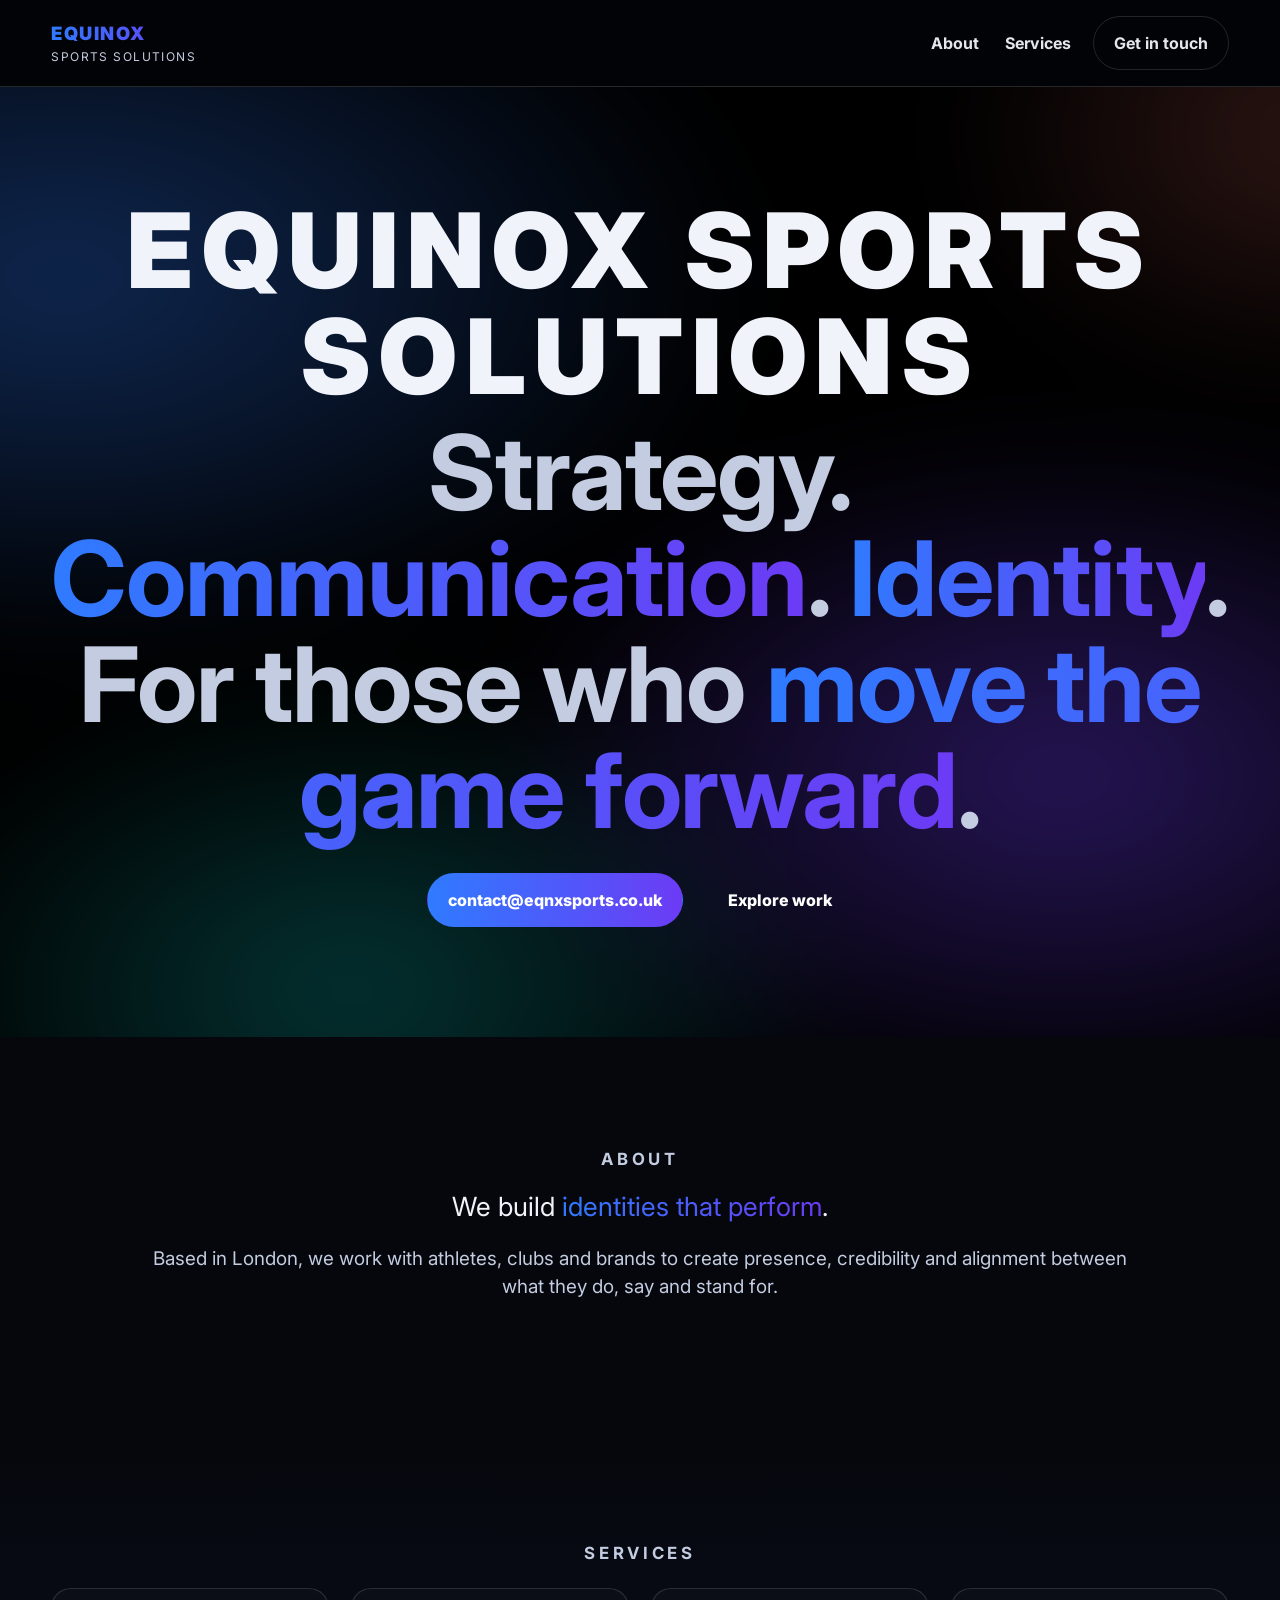
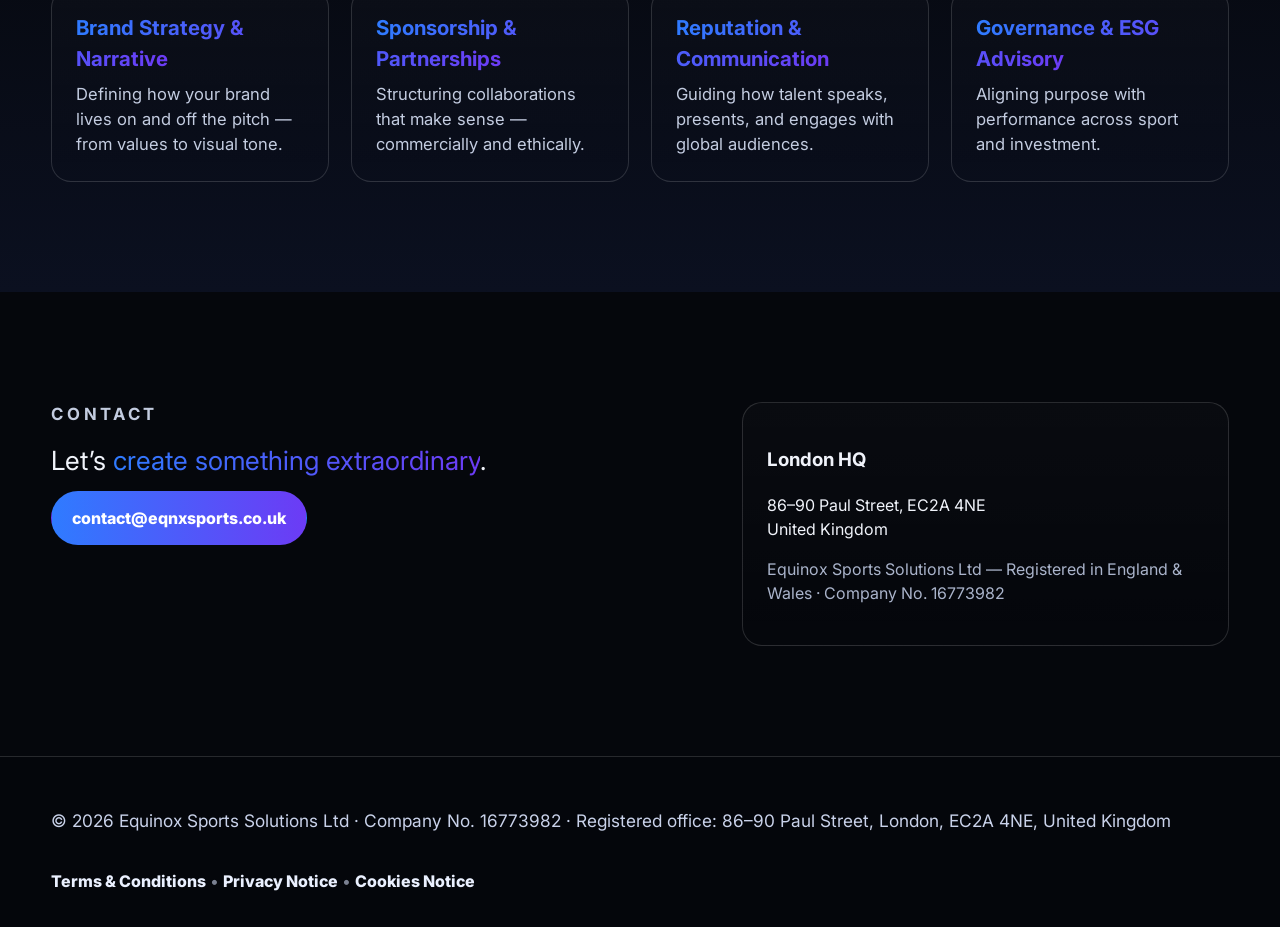
==== commit 05544853: "Add files via upload" ====
--- a/index.html
+++ b/index.html
@@ -3,14 +3,15 @@
 <head>
   <meta charset="UTF-8" />
   <meta name="viewport" content="width=device-width, initial-scale=1.0" />
-  <title>Equinox Sports Solutions — Strategic Communications in Sport</title>
-  <meta name="description" content="Equinox Sports Solutions — Octagon-inspired, premium strategic communications and partnerships advisory for the sports industry." />
+  <title>Equinox Sports Solutions — Strategy. Communication. Identity.</title>
+  <meta name="description" content="Equinox Sports Solutions — London-based advisory shaping brand, partnerships, and communication in sport." />
   <link rel="preconnect" href="https://fonts.googleapis.com">
   <link rel="preconnect" href="https://fonts.gstatic.com" crossorigin>
   <link href="https://fonts.googleapis.com/css2?family=Inter:wght@300;400;500;600;700;800;900&display=swap" rel="stylesheet">
   <link rel="stylesheet" href="styles.css" />
 </head>
 <body>
+  <!-- NAV -->
   <header class="nav">
     <div class="container nav__inner">
       <a class="brand" href="#top" aria-label="Equinox Sports Solutions">
@@ -20,150 +21,96 @@
       <nav class="nav__links" aria-label="Primary">
         <a href="#about">About</a>
         <a href="#services">Services</a>
-        <a href="mailto:contact@eqnxsports.co.uk" class="btn btn--outline">Get in touch</a>
+        <a href="#contact" class="btn btn--outline">Get in touch</a>
       </nav>
     </div>
   </header>
 
-  <section id="top" class="hero" aria-labelledby="hero-title">
-    <div class="hero__bg">
-      <video id="heroVideo" class="hero__video" playsinline muted loop autoplay poster="assets/img/hero-poster.jpg">
-        <source src="assets/video/hero.webm" type="video/webm" />
-        <source src="assets/video/hero.mp4" type="video/mp4" />
-      </video>
-      <div class="hero__gradient" aria-hidden="true"></div>
-      <div class="hero__veil" aria-hidden="true"></div>
-    </div>
-    <div class="container hero__content">
-      <h1 id="hero-title" class="display">Where <span class="grad">strategy</span> meets <span class="grad">performance</span>.</h1>
-      <p class="kicker">London-based advisory building brands, partnerships, and communications in sport.</p>
+  <!-- HERO (centered, liquid gradient bg, no veil) -->
+  <section id="top" class="hero">
+    <div class="hero__gradient" aria-hidden="true"></div>
+    <div class="container hero__content center">
+      <h1 class="display hero__title">
+        <span class="brandline">EQUINOX SPORTS SOLUTIONS</span>
+        <span class="muted">Strategy. <span class="grad">Communication</span>. <span class="grad">Identity</span>.</span>
+        <span class="muted">For those who <span class="grad">move the game forward</span>.</span>
+      </h1>
       <div class="hero__cta">
-        <a class="btn btn--primary" href="mailto:contact@eqnxsports.co.uk">Get in touch</a>
-        <a class="btn btn--ghost" href="#services">What we do</a>
+        <a class="btn btn--primary" href="mailto:contact@eqnxsports.co.uk">contact@eqnxsports.co.uk</a>
+        <a class="btn btn--ghost" href="#services">Explore work</a>
       </div>
     </div>
   </section>
 
-  <section id="about" class="slice slice--dark">
-    <div class="container reveal">
+  <!-- ABOUT -->
+  <section id="about" class="slice">
+    <div class="container narrow reveal center">
       <h2 class="eyebrow">About</h2>
-      <div class="manifest">
-        <p>We craft <strong>strategic communications</strong> and <strong>brand architecture</strong> for athletes, clubs, and sports ventures.</p>
-        <p>We align message, identity, and partnerships — so ambition becomes momentum.</p>
-        <p>Clarity, credibility, consistency. That’s how brands in sport grow.</p>
-      </div>
+      <p class="lead xl">We build <span class="grad">identities that perform</span>.</p>
+      <p class="body lg">Based in London, we work with athletes, clubs and brands to create presence, credibility and alignment between what they do, say and stand for.</p>
     </div>
   </section>
 
-  <section id="services" class="slice">
+  <!-- SERVICES -->
+  <section id="services" class="slice slice--alt">
     <div class="container">
       <h2 class="eyebrow center">Services</h2>
       <div class="pillars">
         <div class="pillar reveal">
-          <h3>Brand Strategy &amp; Positioning</h3>
-          <p>Identity systems, message architecture, and presence — built for the pace of sport.</p>
+          <h3><span class="grad">Brand Strategy &amp; Narrative</span></h3>
+          <p>Defining how your brand lives on and off the pitch — from values to visual tone.</p>
         </div>
         <div class="pillar reveal">
-          <h3>Partnership Advisory</h3>
-          <p>Structuring sponsorships and collaborations with governance awareness and long-term value.</p>
+          <h3><span class="grad">Sponsorship &amp; Partnerships</span></h3>
+          <p>Structuring collaborations that make sense — commercially and ethically.</p>
         </div>
         <div class="pillar reveal">
-          <h3>Athlete Communications</h3>
-          <p>Playbooks, content frameworks, and media readiness — without account management.</p>
+          <h3><span class="grad">Reputation &amp; Communication</span></h3>
+          <p>Guiding how talent speaks, presents, and engages with global audiences.</p>
         </div>
         <div class="pillar reveal">
-          <h3>ESG &amp; Impact Alignment</h3>
-          <p>Sustainability narratives and governance alignment for clubs, projects, and investors.</p>
+          <h3><span class="grad">Governance &amp; ESG Advisory</span></h3>
+          <p>Aligning purpose with performance across sport and investment.</p>
         </div>
       </div>
     </div>
   </section>
 
-  <section class="slice slice--video">
+  <!-- CONTACT -->
+  <section id="contact" class="slice">
     <div class="container grid2">
-      <div class="video-card reveal">
-        <div class="ratio">
-          <video class="inline-video" controls preload="metadata" poster="assets/img/reel-poster.jpg">
-            <source src="assets/video/case-reel.webm" type="video/webm" />
-            <source src="assets/video/case-reel.mp4" type="video/mp4" />
-          </video>
-        </div>
-        <p class="caption">Showreel / Case snapshot</p>
+      <div class="reveal">
+        <h2 class="eyebrow">Contact</h2>
+        <p class="lead xl">Let’s <span class="grad">create something extraordinary</span>.</p>
+        <a class="btn btn--primary" href="mailto:contact@eqnxsports.co.uk">contact@eqnxsports.co.uk</a>
       </div>
-      <div class="reel-copy reveal">
-        <h3>Clarity in motion</h3>
-        <p>Short-form reels to showcase your identity, values, and performance — with the precision of a global sports brand.</p>
-        <ul class="checklist">
-          <li>MP4 + WebM for full browser support</li>
-          <li>Muted autoplay for backgrounds, controls for cases</li>
-          <li>Lightweight, mobile-first delivery</li>
-        </ul>
+      <div class="card reveal">
+        <h3>London HQ</h3>
+        <p>86–90 Paul Street, EC2A 4NE<br/>United Kingdom</p>
+        <p class="small dim">Equinox Sports Solutions Ltd — Registered in England &amp; Wales · Company No. 16773982</p>
       </div>
     </div>
   </section>
 
-  <section id="contact" class="slice slice--dark">
-    <div class="container grid2">
-      <div class="reveal">
-        <h2 class="eyebrow">Contact</h2>
-        <p class="lead">Let’s create something extraordinary.</p>
-        <a class="btn btn--primary" href="mailto:contact@eqnxsports.co.uk">contact@eqnxsports.co.uk</a>
-      </div>
-      <div class="card reveal">
-        <h3>Details</h3>
-        <p><strong>Equinox Sports Solutions Ltd</strong><br/>Registered in England &amp; Wales<br/>Company No. 16773982</p>
-        <p>Registered office:<br/>86–90 Paul Street<br/>London, EC2A 4NE, United Kingdom</p>
-      </div>
-    </div>
-  </section>
-
+  <!-- FOOTER (legal links at the bottom) -->
   <footer class="footer">
     <div class="container footer__inner">
       <p>© <span id="year"></span> Equinox Sports Solutions Ltd · Company No. 16773982 · Registered office: 86–90 Paul Street, London, EC2A 4NE, United Kingdom</p>
       <nav class="footer__links">
+        <a href="terms.html">Terms &amp; Conditions</a>
+        <span aria-hidden="true">•</span>
         <a href="privacy.html">Privacy Notice</a>
         <span aria-hidden="true">•</span>
         <a href="cookies.html">Cookies Notice</a>
-        <span aria-hidden="true">•</span>
-        <a href="terms.html">Terms &amp; Conditions</a>
       </nav>
     </div>
   </footer>
 
-  <div id="cookies-banner" class="cookies-banner" role="dialog" aria-live="polite" aria-label="Cookies notice" hidden>
-    <div class="cookies-inner">
-      <span>🍪 We use minimal cookies. Read our <a href="cookies.html">Cookies Notice</a>.</span>
-      <div class="cookies-actions">
-        <button id="cookies-reject" class="btn btn--outline">Reject</button>
-        <button id="cookies-accept" class="btn btn--primary">Accept</button>
-      </div>
-    </div>
-  </div>
+  <script>
+    // Year
+    document.getElementById('year').textContent = new Date().getFullYear();
 
-  <script>
-    document.getElementById('year').textContent = new Date().getFullYear();
-    (function(){
-      const v = document.getElementById('heroVideo');
-      if(!v) return;
-      const fail = () => document.body.classList.add('no-hero-video');
-      v.play().catch(fail);
-      v.addEventListener('error', fail);
-      const mq = window.matchMedia('(prefers-reduced-motion: reduce)');
-      if (mq.matches) v.pause();
-    })();
-    (function(){
-      try{
-        const key='eqnx_cookies_choice';
-        const banner=document.getElementById('cookies-banner');
-        const choice=localStorage.getItem(key);
-        if(!choice){ banner.hidden=false; }
-        const accept=document.getElementById('cookies-accept');
-        const reject=document.getElementById('cookies-reject');
-        function setChoice(val){ localStorage.setItem(key,val); banner.hidden=true; }
-        accept && accept.addEventListener('click',()=>setChoice('accepted'));
-        reject && reject.addEventListener('click',()=>setChoice('rejected'));
-      }catch(e){}
-    })();
+    // Reveal on scroll
     const io = new IntersectionObserver((entries)=>{
       entries.forEach(e=>{ if(e.isIntersecting){ e.target.classList.add('in'); io.unobserve(e.target);} });
     },{threshold:0.12});
--- a/styles.css
+++ b/styles.css
@@ -1,100 +1,93 @@
-/* EQNX v2 — Octagon-inspired */
+/* EQNX v3.1 — Octagon-scale type, gradient emphasis, centered hero */
 :root{
   --eqnx-blue:#2F7BFF;
   --eqnx-violet:#6C3BF5;
   --eqnx-ice:#12EAEA;
   --eqnx-coral:#FF7A6E;
-  --bg:#06080E;
-  --text:#EAEEF7;
-  --text-dim:#B8C3DA;
+  --bg:#05070C;
+  --text:#F0F3FA;
+  --text-dim:#C3CCE0;
   --stroke:rgba(255,255,255,.14);
 }
 
-*{box-sizing:border-box} html,body{height:100%}
+*{box-sizing:border-box}
+html,body{height:100%}
 body{margin:0;font-family:'Inter',system-ui,-apple-system,Segoe UI,Roboto,Helvetica,Arial,sans-serif;background:#000;color:var(--text);line-height:1.5}
+a{text-decoration:none;color:inherit}
+
 .container{width:min(1200px,92%);margin-inline:auto}
+.narrow{max-width:980px}
 
-.nav{position:sticky;top:0;z-index:50;background:rgba(6,8,14,.55);backdrop-filter:saturate(160%) blur(10px);border-bottom:1px solid var(--stroke)}
-.nav__inner{display:flex;align-items:center;justify-content:space-between;padding:14px 0}
-.brand{display:flex;flex-direction:column;text-decoration:none}
-.brand__eqnx{font-weight:800;letter-spacing:.08em;font-size:1.1rem;background:linear-gradient(90deg,var(--eqnx-blue),var(--eqnx-violet));-webkit-background-clip:text;background-clip:text;color:transparent}
-.brand__sub{font-size:.72rem;letter-spacing:.12em;color:var(--text-dim)}
-.nav__links a{color:var(--text);text-decoration:none;margin-left:20px;font-weight:600;opacity:.9}
-.nav__links .btn{margin-left:16px}
+.nav{position:sticky;top:0;z-index:50;background:rgba(5,7,12,.55);backdrop-filter:saturate(160%) blur(10px);border-bottom:1px solid var(--stroke)}
+.nav__inner{display:flex;align-items:center;justify-content:space-between;padding:16px 0}
+.brand{display:flex;flex-direction:column}
+.brand__eqnx{font-weight:900;letter-spacing:.08em;font-size:1.15rem;background:linear-gradient(90deg,var(--eqnx-blue),var(--eqnx-violet));-webkit-background-clip:text;background-clip:text;color:transparent}
+.brand__sub{font-size:.75rem;letter-spacing:.12em;color:var(--text-dim)}
+.nav__links a{color:var(--text);margin-left:22px;font-weight:700;opacity:.95}
+.nav__links .btn{margin-left:18px}
 
-.btn{display:inline-block;padding:12px 18px;border-radius:999px;text-decoration:none;border:1px solid var(--stroke);font-weight:700;transition:.2s ease;color:#fff}
+/* Buttons */
+.btn{display:inline-block;padding:14px 20px;border-radius:999px;border:1px solid var(--stroke);font-weight:800;color:#fff;transition:.2s ease}
 .btn--primary{border-color:transparent;background:linear-gradient(90deg,var(--eqnx-blue),var(--eqnx-violet))}
 .btn--primary:hover{transform:translateY(-1px);filter:saturate(110%)}
 .btn--outline{background:transparent}
-.btn--outline:hover{border-color:#9cb3ff}
 .btn--ghost{background:transparent;border-color:transparent}
 
-.hero{position:relative;min-height:86vh;display:grid;align-items:center;overflow:hidden}
-.hero__bg{position:absolute;inset:0}
-.hero__video{position:absolute;inset:0;width:100%;height:100%;object-fit:cover;opacity:.45}
-.no-hero-video .hero__video{display:none}
-.hero__gradient{position:absolute;inset:-20%;filter:blur(40px);animation:breath 18s ease-in-out infinite alternate;
+/* Gradient emphasis */
+.grad{background:linear-gradient(90deg,var(--eqnx-blue),var(--eqnx-violet));-webkit-background-clip:text;background-clip:text;color:transparent}
+
+/* Hero */
+.hero{position:relative;min-height:90vh;display:grid;align-items:center;overflow:hidden}
+.hero__gradient{position:absolute;inset:-25%;filter:blur(52px);animation:breath 18s ease-in-out infinite alternate;
   background:
-    radial-gradient(60% 45% at 20% 30%, rgba(47,123,255,.26) 0%, transparent 60%),
-    radial-gradient(50% 40% at 70% 65%, rgba(108,59,245,.28) 0%, transparent 60%),
-    radial-gradient(40% 35% at 35% 80%, rgba(18,234,234,.18) 0%, transparent 60%),
-    radial-gradient(30% 30% at 80% 20%, rgba(255,122,110,.12) 0%, transparent 60%);
+    radial-gradient(60% 45% at 20% 30%, rgba(47,123,255,.32) 0%, transparent 60%),
+    radial-gradient(50% 40% at 72% 65%, rgba(108,59,245,.36) 0%, transparent 60%),
+    radial-gradient(42% 36% at 35% 80%, rgba(18,234,234,.22) 0%, transparent 60%),
+    radial-gradient(32% 30% at 85% 20%, rgba(255,122,110,.18) 0%, transparent 60%);
 }
-.hero__veil{position:absolute;inset:0;background:linear-gradient(180deg,rgba(6,8,14,.4),rgba(6,8,14,.85) 70%,rgba(6,8,14,.95))}
 @keyframes breath{0%{transform:translate3d(-2%,2%,0) scale(1)}100%{transform:translate3d(2%,-2%,0) scale(1.04)}}
+.hero__content{position:relative;z-index:2;padding:110px 0}
+.center{text-align:center}
+.display{font-size:clamp(3rem,8.6vw,6.5rem);line-height:1.02;margin:0 0 18px;font-weight:900;letter-spacing:-.01em}
+.hero__title .brandline{display:block;margin-bottom:10px;letter-spacing:.08em}
+.hero__title .muted{display:block;color:var(--text-dim);font-weight:700}
+.hero__cta .btn{margin:12px 10px 0}
 
-.hero__content{position:relative;z-index:2;padding:84px 0}
-.display{font-size:clamp(2.4rem,7vw,5rem);line-height:1.05;margin:0 0 12px;font-weight:900;letter-spacing:-.01em}
-.grad{background:linear-gradient(90deg,var(--eqnx-blue),var(--eqnx-violet));-webkit-background-clip:text;background-clip:text;color:transparent}
-.kicker{font-size:clamp(1rem,2.4vw,1.25rem);color:var(--text-dim);max-width:820px;margin:0 0 22px}
-.hero__cta .btn{margin-right:12px}
+/* Sections */
+.slice{padding:110px 0;background:var(--bg);color:var(--text)}
+.slice--alt{background:linear-gradient(180deg,var(--bg),#0B1020)}
+.eyebrow{letter-spacing:.22em;text-transform:uppercase;color:var(--text-dim);font-size:1.05rem;margin:0 0 14px}
+.lead{font-size:1.45rem;margin:.3rem 0 10px}
+.lead.xl{font-size:1.65rem}
+.body{font-size:1.12rem;color:var(--text-dim)}
+.body.lg{font-size:1.18rem}
 
-.slice{padding:96px 0;background:#06080E;color:var(--text)}
-.slice--dark{background:#05070C}
-.slice--video{background:linear-gradient(180deg,#06080E,#0B1020)}
+/* Grid + Cards */
+.grid2{display:grid;grid-template-columns:1.15fr .85fr;gap:32px}
+.pillars{display:grid;grid-template-columns:repeat(4,1fr);gap:22px;margin-top:22px}
+.pillar{border:1px solid var(--stroke);border-radius:20px;padding:24px;background:linear-gradient(180deg,rgba(255,255,255,.02),rgba(255,255,255,.00));min-height:190px}
+.pillar h3{margin:0 0 8px;font-size:1.28rem}
+.pillar p{margin:0;color:var(--text-dim);font-size:1.04rem}
+.card{border:1px solid var(--stroke);border-radius:20px;padding:24px;background:linear-gradient(180deg,rgba(255,255,255,.02),rgba(255,255,255,.00))}
+.small{font-size:1rem}
+.dim{color:#AAB4CB}
 
-.eyebrow{letter-spacing:.2em;text-transform:uppercase;color:var(--text-dim);font-size:.95rem;margin:0 0 14px}
-.manifest{font-size:clamp(1.15rem,2.8vw,1.45rem);display:grid;gap:10px;max-width:980px}
-.manifest p{margin:0}
+/* Footer */
+.footer{background:#04060B;color:#C9D2EA;padding:34px 0;border-top:1px solid var(--stroke)}
+.footer__inner{display:flex;align-items:center;justify-content:space-between;gap:18px;flex-wrap:wrap}
+.footer__links a{color:#EAF0FF;font-weight:800}
+.footer__links span{opacity:.6}
+.footer p{font-size:1.08rem}
 
-.pillars{display:grid;grid-template-columns:repeat(4,1fr);gap:18px;margin-top:18px}
-.pillar{border:1px solid var(--stroke);border-radius:18px;padding:22px;background:linear-gradient(180deg,rgba(255,255,255,.02),rgba(255,255,255,.00));min-height:170px}
-.pillar h3{margin:0 0 6px;font-size:1.15rem}
-.pillar p{margin:0;color:var(--text-dim)}
-
-.grid2{display:grid;grid-template-columns:1.2fr .8fr;gap:28px}
-.video-card{border:1px solid var(--stroke);border-radius:18px;padding:12px;background:#000}
-.ratio{position:relative;width:100%;padding-top:56.25%;overflow:hidden;border-radius:12px;background:#000}
-.inline-video{position:absolute;inset:0;width:100%;height:100%;object-fit:cover;border:0;border-radius:12px}
-.caption{font-size:.92rem;color:var(--text-dim);margin:.7rem 0 0}
-.reel-copy h3{margin:.2rem 0 8px;font-size:1.6rem}
-.checklist{padding-left:0;list-style:none;margin:10px 0 0}
-.checklist li{padding-left:26px;position:relative;margin:8px 0}
-.checklist li::before{content:'';position:absolute;left:0;top:.55em;width:12px;height:12px;border-radius:50%;background:radial-gradient(circle at 30% 30%, var(--eqnx-ice), var(--eqnx-blue));box-shadow:0 0 0 2px rgba(0,122,255,.15)}
-
-.card{border:1px solid var(--stroke);border-radius:18px;padding:22px;background:linear-gradient(180deg,rgba(255,255,255,.02),rgba(255,255,255,.00))}
-.lead{font-size:1.15rem}
-
-.footer{background:#04060B;color:#C9D2EA;padding:28px 0;border-top:1px solid var(--stroke)}
-.footer__inner{display:flex;align-items:center;justify-content:space-between;gap:16px;flex-wrap:wrap}
-.footer__links a{color:#EAF0FF;text-decoration:none;font-weight:700}
-.footer__links a:hover{text-decoration:underline}
-.footer__links span{opacity:.6}
-.footer p{font-size:1.05rem}
-
-.cookies-banner{position:fixed;left:0;right:0;bottom:0;z-index:60;background:rgba(6,8,14,.95);color:#EAF0FF;border-top:1px solid var(--stroke);padding:12px 0}
-.cookies-inner{width:min(1200px,92%);margin-inline:auto;display:flex;gap:14px;align-items:center;justify-content:space-between;flex-wrap:wrap}
-.cookies-inner a{color:var(--eqnx-ice);text-decoration:underline}
-.cookies-actions{display:flex;gap:10px}
-.cookies-actions .btn{padding:8px 14px}
-
-.reveal{opacity:0;transform:translateY(12px);transition:opacity .6s ease, transform .6s ease}
+/* Reveal */
+.reveal{opacity:0;transform:translateY(14px);transition:opacity .6s ease, transform .6s ease}
 .reveal.in{opacity:1;transform:none}
 
+/* Responsive */
 @media (max-width:1100px){ .pillars{grid-template-columns:repeat(2,1fr)} .grid2{grid-template-columns:1fr} }
 @media (max-width:700px){
   .nav__links{display:none}
   .pillars{grid-template-columns:1fr}
-  .manifest{font-size:1.05rem}
-  .display{font-size:clamp(2rem,8vw,3rem)}
+  .display{font-size:clamp(2.4rem,10vw,3.6rem)}
+  .lead{font-size:1.25rem}
 }
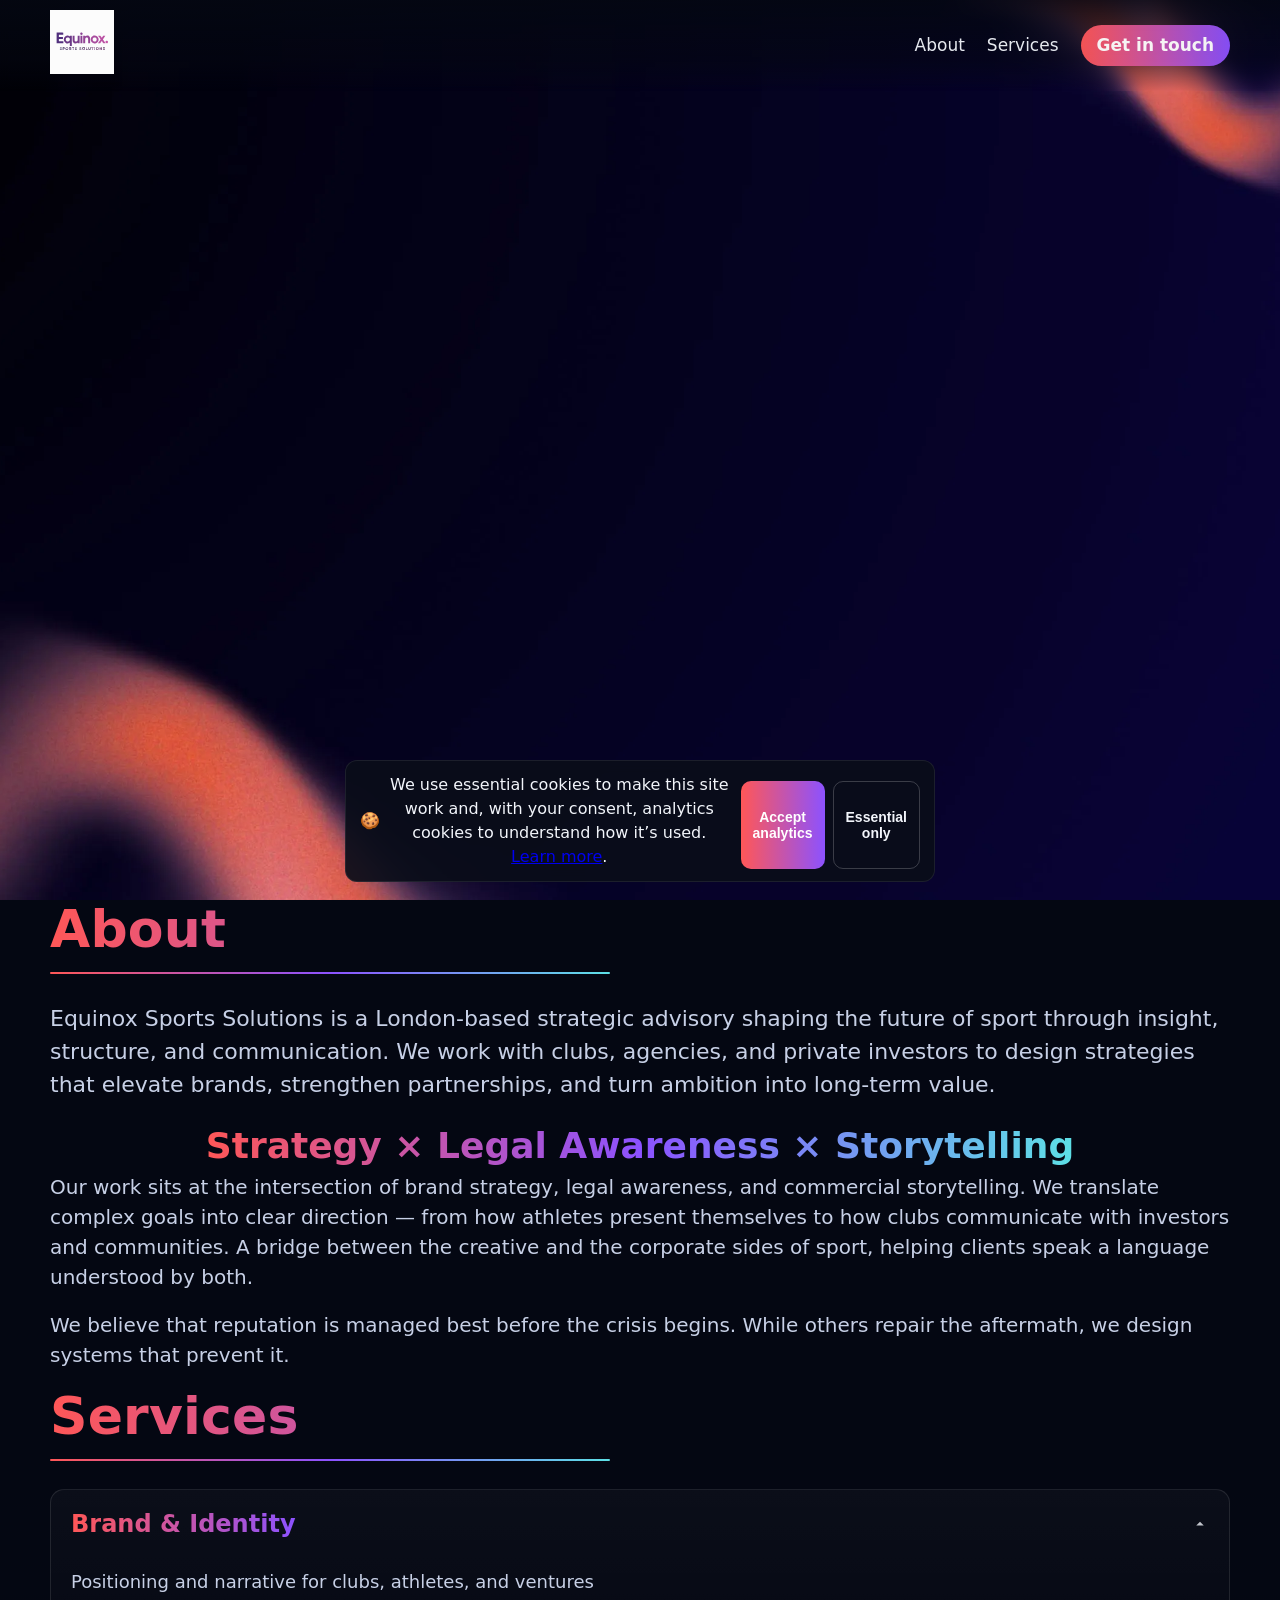
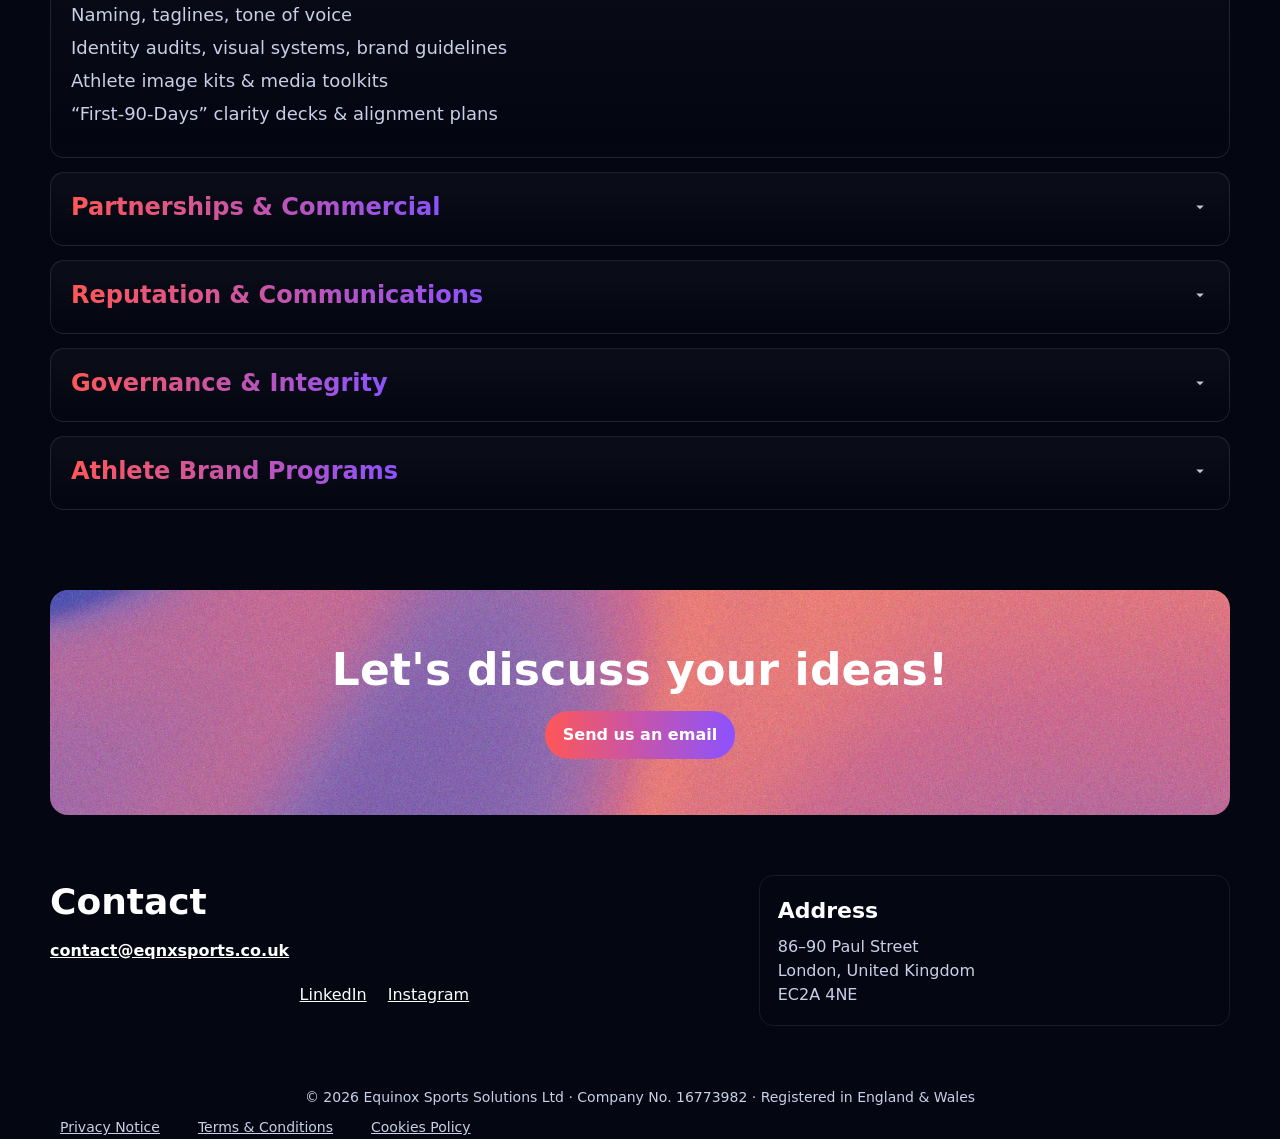
==== commit 392eca54: "Add files via upload Final upload – DUAA 2025 + Favicons" ====
--- a/index.html
+++ b/index.html
@@ -1,120 +1,232 @@
-<!DOCTYPE html>
+<!doctype html>
 <html lang="en">
 <head>
-  <meta charset="UTF-8" />
-  <meta name="viewport" content="width=device-width, initial-scale=1.0" />
+  <meta charset="utf-8" />
+  <meta name="viewport" content="width=device-width, initial-scale=1">
   <title>Equinox Sports Solutions — Strategy. Communication. Identity.</title>
-  <meta name="description" content="Equinox Sports Solutions — London-based advisory shaping brand, partnerships, and communication in sport." />
-  <link rel="preconnect" href="https://fonts.googleapis.com">
-  <link rel="preconnect" href="https://fonts.gstatic.com" crossorigin>
-  <link href="https://fonts.googleapis.com/css2?family=Inter:wght@300;400;500;600;700;800;900&display=swap" rel="stylesheet">
-  <link rel="stylesheet" href="styles.css" />
+  <meta name="description" content="London-based strategic advisory for sport: brand & identity, partnerships, reputation & communications, governance & integrity, athlete brand programs." />
+  <!-- Open Graph (preview when sharing links) -->
+<meta property="og:type" content="website">
+<meta property="og:url" content="https://www.eqnxsports.co.uk/">
+<meta property="og:title" content="Equinox Sports Solutions — Strategy. Communication. Identity.">
+<meta property="og:description" content="London-based strategic advisory for sport: brand & identity, partnerships, reputation & communications, governance & integrity, athlete brand programs.">
+<meta property="og:image" content="https://www.eqnxsports.co.uk/assets/img/social-card.png">
+<meta property="og:image:width" content="1200">
+<meta property="og:image:height" content="630">
+<meta property="og:image:alt" content="Equinox Sports Solutions — logo on dark gradient background">
+
+<!-- Twitter (X) Card -->
+<meta name="twitter:card" content="summary_large_image">
+<meta name="twitter:title" content="Equinox Sports Solutions — Strategy. Communication. Identity.">
+<meta name="twitter:description" content="Strategic advisory for sport. Brand & identity • Partnerships • Reputation & communications • Governance & integrity • Athlete brand programs.">
+<meta name="twitter:image" content="https://www.eqnxsports.co.uk/assets/img/social-card.png">
+
+<!-- Favicons / PWA -->
+<meta name="theme-color" content="#0A0E19">
+<link rel="icon" type="image/x-icon" href="/assets/img/favicon.ico">
+<link rel="icon" type="image/png" sizes="96x96" href="/assets/img/favicon-96x96.png">
+<link rel="icon" type="image/png" sizes="192x192" href="/assets/img/favicon-192x192.png">
+<link rel="apple-touch-icon" sizes="180x180" href="/assets/img/apple-touch-180.png">
+<link rel="manifest" href="/assets/img/site.webmanifest">
+
+<link rel="stylesheet" href="styles.css?v=100">
 </head>
 <body>
-  <!-- NAV -->
-  <header class="nav">
-    <div class="container nav__inner">
-      <a class="brand" href="#top" aria-label="Equinox Sports Solutions">
-        <span class="brand__eqnx">EQUINOX</span>
-        <span class="brand__sub">SPORTS&nbsp;SOLUTIONS</span>
+
+  <!-- ===== HEADER (compact bar, BIG logo) ===== -->
+  <header class="header">
+    <div class="wrap header__row">
+      <a href="#top" aria-label="Equinox home">
+        <img src="assets/img/logo-equinox.svg" alt="Equinox" style="height:64px;">
       </a>
-      <nav class="nav__links" aria-label="Primary">
+      <nav class="nav">
         <a href="#about">About</a>
         <a href="#services">Services</a>
-        <a href="#contact" class="btn btn--outline">Get in touch</a>
+        <a class="cta" href="mailto:contact@eqnxsports.co.uk">Get in touch</a>
       </nav>
     </div>
   </header>
 
-  <!-- HERO (centered, liquid gradient bg, no veil) -->
-  <section id="top" class="hero">
-    <div class="hero__gradient" aria-hidden="true"></div>
-    <div class="container hero__content center">
-      <h1 class="display hero__title">
-        <span class="brandline">EQUINOX SPORTS SOLUTIONS</span>
-        <span class="muted">Strategy. <span class="grad">Communication</span>. <span class="grad">Identity</span>.</span>
-        <span class="muted">For those who <span class="grad">move the game forward</span>.</span>
-      </h1>
-      <div class="hero__cta">
-        <a class="btn btn--primary" href="mailto:contact@eqnxsports.co.uk">contact@eqnxsports.co.uk</a>
-        <a class="btn btn--ghost" href="#services">Explore work</a>
+  <!-- ===== HERO (video, NO dim) ===== -->
+  <section class="hero" id="top" aria-label="Hero">
+    <video autoplay muted playsinline loop preload="metadata">
+      <source src="assets/video/hero.mp4" type="video/mp4">
+      Your browser does not support the video tag.
+    </video>
+  </section>
+
+
+  <!-- ===== ABOUT ===== -->
+  <section id="about" class="wrap">
+    <h2 class="grad-text">About</h2>
+    <div class="underline"></div>
+
+    <p class="lead">Equinox Sports Solutions is a London-based strategic advisory shaping the future of sport through insight, structure, and communication. We work with clubs, agencies, and private investors to design strategies that elevate brands, strengthen partnerships, and turn ambition into long-term value.</p>
+
+    <!-- Formula immediately after the first paragraph -->
+    <p class="approach"><span class="formula">Strategy × Legal Awareness × Storytelling</span></p>
+
+    <p>Our work sits at the intersection of brand strategy, legal awareness, and commercial storytelling. We translate complex goals into clear direction — from how athletes present themselves to how clubs communicate with investors and communities. A bridge between the creative and the corporate sides of sport, helping clients speak a language understood by both.</p>
+    <p>We believe that reputation is managed best before the crisis begins. While others repair the aftermath, we design systems that prevent it.</p>
+  </section>
+
+  <!-- ===== SERVICES ===== -->
+  <section id="services" class="wrap">
+    <h2 class="grad-text">Services</h2>
+    <div class="underline"></div>
+
+    <div class="services">
+      <details class="svc" open>
+        <summary class="svc__head">
+          <h3 class="chip">Brand &amp; Identity</h3>
+          <svg class="chev" width="18" height="18" viewBox="0 0 24 24"><path fill="currentColor" d="M7 10l5 5 5-5z"/></svg>
+        </summary>
+        <div class="svc__body">
+          <ul>
+            <li>Positioning and narrative for clubs, athletes, and ventures</li>
+            <li>Naming, taglines, tone of voice</li>
+            <li>Identity audits, visual systems, brand guidelines</li>
+            <li>Athlete image kits &amp; media toolkits</li>
+            <li>“First‑90‑Days” clarity decks &amp; alignment plans</li>
+          </ul>
+        </div>
+      </details>
+
+      <details class="svc">
+        <summary class="svc__head">
+          <h3 class="chip">Partnerships &amp; Commercial</h3>
+          <svg class="chev" width="18" height="18" viewBox="0 0 24 24"><path fill="currentColor" d="M7 10l5 5 5-5z"/></svg>
+        </summary>
+        <div class="svc__body">
+          <ul>
+            <li>Inventory &amp; rights mapping, value frameworks</li>
+            <li>Brand‑fit screening &amp; reputational diligence notes</li>
+            <li>Partnership &amp; investor decks, activation outlines</li>
+            <li>Partner onboarding packs &amp; comms playbooks</li>
+            <li>Measurement baselines &amp; renewal diagnostics</li>
+          </ul>
+        </div>
+      </details>
+
+      <details class="svc">
+        <summary class="svc__head">
+          <h3 class="chip">Reputation &amp; Communications</h3>
+          <svg class="chev" width="18" height="18" viewBox="0 0 24 24"><path fill="currentColor" d="M7 10l5 5 5-5z"/></svg>
+        </summary>
+        <div class="svc__body">
+          <ul>
+            <li>Messaging architecture &amp; announcement plans</li>
+            <li>Press notes, Q&amp;A briefs, stakeholder memos</li>
+            <li>Investor &amp; community communications</li>
+            <li>Reputational risk awareness &amp; scenario mapping</li>
+            <li>Crisis‑readiness diagnostics &amp; holding lines</li>
+          </ul>
+        </div>
+      </details>
+
+      <details class="svc">
+        <summary class="svc__head">
+          <h3 class="chip">Governance &amp; Integrity</h3>
+          <svg class="chev" width="18" height="18" viewBox="0 0 24 24"><path fill="currentColor" d="M7 10l5 5 5-5z"/></svg>
+        </summary>
+        <div class="svc__body">
+          <ul>
+            <li>Codes of conduct, safeguarding notes</li>
+            <li>Inclusion &amp; behaviour standards</li>
+            <li>Partner &amp; supplier ethics briefings</li>
+            <li>Risk registers for campaigns &amp; collaborations</li>
+            <li>Policy summaries for internal communication</li>
+          </ul>
+        </div>
+      </details>
+
+      <details class="svc">
+        <summary class="svc__head">
+          <h3 class="chip">Athlete Brand Programs</h3>
+          <svg class="chev" width="18" height="18" viewBox="0 0 24 24"><path fill="currentColor" d="M7 10l5 5 5-5z"/></svg>
+        </summary>
+        <div class="svc__body">
+          <ul>
+            <li>Personal positioning &amp; story themes</li>
+            <li>Sponsorship readiness: assets, profiles, media kits</li>
+            <li>Social presence frameworks: formats, frequency, prompts</li>
+            <li>Sponsor‑alignment guardrails &amp; approval flow</li>
+            <li>Event comms packs (pre/post‑match notes)</li>
+          </ul>
+        </div>
+      </details>
+    </div>
+  </section>
+
+
+ <!-- ===== REACH / CTA ===== -->
+<section class="wrap" id="cta" style="margin: 80px auto 60px;">
+  <div class="reach" id="reach" style="text-align:center;">
+    <h2 style="color:#fff; margin-bottom:16px;">Let's discuss your ideas!</h2>
+    <a class="cta-mail" href="mailto:contact@eqnxsports.co.uk">Send us an email</a>
+  </div>
+</section>
+
+
+  <!-- ===== CONTACT ===== -->
+  <section class="wrap contact" aria-label="Contact">
+    <div class="contact-grid">
+      <div>
+        <h3>Contact</h3>
+        <a class="mail" href="mailto:contact@eqnxsports.co.uk">contact@eqnxsports.co.uk</a>
+        <div class="soc">
+          <div class="social-links" style="text-align:center; margin-top:20px;">
+  <a href="https://www.linkedin.com/company/equinox-sports-solutions/about" 
+     target="_blank" rel="noopener noreferrer"
+     style="color:#fff; text-decoration:underline; margin-right:16px;">
+     LinkedIn
+  </a>
+  <a href="https://www.instagram.com/eqnxsports/" 
+     target="_blank" rel="noopener noreferrer"
+     style="color:#fff; text-decoration:underline;">
+     Instagram
+  </a>
+</div>
+
+        </div>
       </div>
-    </div>
-  </section>
-
-  <!-- ABOUT -->
-  <section id="about" class="slice">
-    <div class="container narrow reveal center">
-      <h2 class="eyebrow">About</h2>
-      <p class="lead xl">We build <span class="grad">identities that perform</span>.</p>
-      <p class="body lg">Based in London, we work with athletes, clubs and brands to create presence, credibility and alignment between what they do, say and stand for.</p>
-    </div>
-  </section>
-
-  <!-- SERVICES -->
-  <section id="services" class="slice slice--alt">
-    <div class="container">
-      <h2 class="eyebrow center">Services</h2>
-      <div class="pillars">
-        <div class="pillar reveal">
-          <h3><span class="grad">Brand Strategy &amp; Narrative</span></h3>
-          <p>Defining how your brand lives on and off the pitch — from values to visual tone.</p>
-        </div>
-        <div class="pillar reveal">
-          <h3><span class="grad">Sponsorship &amp; Partnerships</span></h3>
-          <p>Structuring collaborations that make sense — commercially and ethically.</p>
-        </div>
-        <div class="pillar reveal">
-          <h3><span class="grad">Reputation &amp; Communication</span></h3>
-          <p>Guiding how talent speaks, presents, and engages with global audiences.</p>
-        </div>
-        <div class="pillar reveal">
-          <h3><span class="grad">Governance &amp; ESG Advisory</span></h3>
-          <p>Aligning purpose with performance across sport and investment.</p>
-        </div>
+      <div class="hq">
+        <h4>Address</h4>
+        <p>86–90 Paul Street<br>London, United Kingdom<br>EC2A 4NE</p>
       </div>
     </div>
   </section>
 
-  <!-- CONTACT -->
-  <section id="contact" class="slice">
-    <div class="container grid2">
-      <div class="reveal">
-        <h2 class="eyebrow">Contact</h2>
-        <p class="lead xl">Let’s <span class="grad">create something extraordinary</span>.</p>
-        <a class="btn btn--primary" href="mailto:contact@eqnxsports.co.uk">contact@eqnxsports.co.uk</a>
-      </div>
-      <div class="card reveal">
-        <h3>London HQ</h3>
-        <p>86–90 Paul Street, EC2A 4NE<br/>United Kingdom</p>
-        <p class="small dim">Equinox Sports Solutions Ltd — Registered in England &amp; Wales · Company No. 16773982</p>
-      </div>
-    </div>
-  </section>
-
-  <!-- FOOTER (legal links at the bottom) -->
-  <footer class="footer">
-    <div class="container footer__inner">
-      <p>© <span id="year"></span> Equinox Sports Solutions Ltd · Company No. 16773982 · Registered office: 86–90 Paul Street, London, EC2A 4NE, United Kingdom</p>
-      <nav class="footer__links">
-        <a href="terms.html">Terms &amp; Conditions</a>
-        <span aria-hidden="true">•</span>
-        <a href="privacy.html">Privacy Notice</a>
-        <span aria-hidden="true">•</span>
-        <a href="cookies.html">Cookies Notice</a>
-      </nav>
+  <!-- ===== FOOTER ===== -->
+  <footer class="wrap">
+    <div>© <span id="year"></span> Equinox Sports Solutions Ltd · Company No. 16773982 · Registered in England &amp; Wales</div>
+    <div class="foot-links">
+      <a href="privacy.html">Privacy Notice</a>
+      <a href="terms.html">Terms &amp; Conditions</a>
+      <a href="cookies.html">Cookies Policy</a>
     </div>
   </footer>
 
-  <script>
-    // Year
-    document.getElementById('year').textContent = new Date().getFullYear();
-
-    // Reveal on scroll
-    const io = new IntersectionObserver((entries)=>{
-      entries.forEach(e=>{ if(e.isIntersecting){ e.target.classList.add('in'); io.unobserve(e.target);} });
-    },{threshold:0.12});
-    document.querySelectorAll('.reveal').forEach(el=>io.observe(el));
-  </script>
+  <!-- ===== COOKIES (centered, small, emoji) ===== -->
+  <div class="cookie-banner" id="cookieBanner" role="dialog" aria-live="polite" aria-label="Cookie notice">
+  <div class="cookie-row">
+    <span class="cookie-ico">🍪</span>
+    <div class="cookie-text">
+      We use essential cookies to make this site work and, with your consent, analytics cookies to understand how it’s used.
+      <a href="cookies.html">Learn more</a>.
+    </div>
+  </div>
+  <div class="cookie-actions">
+    <button class="btn cookie-accept" id="cookie-accept">Accept analytics</button>
+    <button class="btn cookie-reject" id="cookie-reject">Essential only</button>
+  </div>
+</div>
+
+<script>
+  // update year in footer if you have element with id="year"
+  const yearEl = document.getElementById("year");
+  if (yearEl) yearEl.textContent = new Date().getFullYear();
+</script>
+<script src="cookies.js"></script>
 </body>
 </html>
--- a/styles.css
+++ b/styles.css
@@ -1,93 +1,198 @@
-/* EQNX v3.1 — Octagon-scale type, gradient emphasis, centered hero */
 :root{
-  --eqnx-blue:#2F7BFF;
-  --eqnx-violet:#6C3BF5;
-  --eqnx-ice:#12EAEA;
-  --eqnx-coral:#FF7A6E;
-  --bg:#05070C;
-  --text:#F0F3FA;
-  --text-dim:#C3CCE0;
-  --stroke:rgba(255,255,255,.14);
+  --bg:#040712; --text:#F2F5FB; --text-dim:#C7D0E6; --muted:#9AA4C3;
+  --pink:#ff5757; --violet:#8c52ff; --ice:#5de0e6;
+  --logo-h:54px; --header-pad-y:10px;
 }
 
-*{box-sizing:border-box}
+/* Base */
 html,body{height:100%}
-body{margin:0;font-family:'Inter',system-ui,-apple-system,Segoe UI,Roboto,Helvetica,Arial,sans-serif;background:#000;color:var(--text);line-height:1.5}
-a{text-decoration:none;color:inherit}
+body{
+  margin:0; color:var(--text); background:var(--bg);
+  font-family:"Helvetica Neue","Anton",system-ui,-apple-system,Segoe UI,Roboto,Arial,sans-serif;
+  line-height:1.5;
+  background-image:url("assets/img/site-bg.webp");
+  background-size:cover; background-repeat:no-repeat; background-attachment:fixed;
+  background-position:center top;
+}
+.wrap{max-width:1180px; margin:0 auto; padding:0 20px}
+section{padding:72px 0}
 
-.container{width:min(1200px,92%);margin-inline:auto}
-.narrow{max-width:980px}
+/* Header (compact, big logo inside) */
+.header{position:sticky; top:0; z-index:50;
+  background:linear-gradient(to bottom, rgba(4,7,18,.9), rgba(4,7,18,.55) 65%, rgba(4,7,18,0));
+  backdrop-filter:blur(6px)}
+.header__row{display:flex; align-items:center; justify-content:space-between; padding:var(--header-pad-y) 0}
+.logo{height:var(--logo-h); width:auto; display:block}
+.nav{display:flex; align-items:center; gap:22px}
+.nav a{color:var(--text); text-decoration:none; opacity:.95; font-size:17px}
+.nav .cta{padding:8px 16px; border-radius:999px; white-space:nowrap;
+  background:linear-gradient(90deg,var(--pink),var(--violet)); color:#fff; font-weight:800; font-size:17px; text-decoration:none}
+@media (max-width:560px){
+  :root{ --logo-h:40px; --header-pad-y:8px }
+  .nav a:not(.cta){display:none}
+  .nav .cta{font-size:16px; padding:8px 14px}
+}
 
-.nav{position:sticky;top:0;z-index:50;background:rgba(5,7,12,.55);backdrop-filter:saturate(160%) blur(10px);border-bottom:1px solid var(--stroke)}
-.nav__inner{display:flex;align-items:center;justify-content:space-between;padding:16px 0}
-.brand{display:flex;flex-direction:column}
-.brand__eqnx{font-weight:900;letter-spacing:.08em;font-size:1.15rem;background:linear-gradient(90deg,var(--eqnx-blue),var(--eqnx-violet));-webkit-background-clip:text;background-clip:text;color:transparent}
-.brand__sub{font-size:.75rem;letter-spacing:.12em;color:var(--text-dim)}
-.nav__links a{color:var(--text);margin-left:22px;font-weight:700;opacity:.95}
-.nav__links .btn{margin-left:18px}
+/* Hero video — no dim at all */
+.hero{position:relative; min-height:74vh; display:grid; place-items:center; overflow:hidden}
+.hero video{position:absolute; inset:0; width:100%; height:100%; object-fit:cover; filter:none; opacity:1}
 
-/* Buttons */
-.btn{display:inline-block;padding:14px 20px;border-radius:999px;border:1px solid var(--stroke);font-weight:800;color:#fff;transition:.2s ease}
-.btn--primary{border-color:transparent;background:linear-gradient(90deg,var(--eqnx-blue),var(--eqnx-violet))}
-.btn--primary:hover{transform:translateY(-1px);filter:saturate(110%)}
-.btn--outline{background:transparent}
-.btn--ghost{background:transparent;border-color:transparent}
+/* Headings (gradient) */
+h2{margin:0 0 14px; font-weight:800; letter-spacing:.2px; line-height:1.1; font-size:52px}
+.grad-text{
+  background:linear-gradient(90deg,var(--pink),var(--violet),var(--ice));
+  -webkit-background-clip:text; background-clip:text; color:transparent
+}
+.underline{
+  height:2px; width:100%; max-width:560px;
+  background:linear-gradient(90deg,var(--pink),var(--violet),var(--ice));
+  border-radius:2px; margin:12px 0 28px
+}
+p{font-size:20px; color:var(--text-dim); margin:0 0 18px}
+.lead{font-size:22px}
 
-/* Gradient emphasis */
-.grad{background:linear-gradient(90deg,var(--eqnx-blue),var(--eqnx-violet));-webkit-background-clip:text;background-clip:text;color:transparent}
+/* Formula (centered, crisp ×) */
+.approach{margin:26px 0 6px; text-align:center}
+.formula{display:inline-block; font-size:36px; font-weight:800; line-height:1.05;
+  background:linear-gradient(90deg,var(--pink),var(--violet),var(--ice));
+  -webkit-background-clip:text; background-clip:text; color:transparent}
 
-/* Hero */
-.hero{position:relative;min-height:90vh;display:grid;align-items:center;overflow:hidden}
-.hero__gradient{position:absolute;inset:-25%;filter:blur(52px);animation:breath 18s ease-in-out infinite alternate;
-  background:
-    radial-gradient(60% 45% at 20% 30%, rgba(47,123,255,.32) 0%, transparent 60%),
-    radial-gradient(50% 40% at 72% 65%, rgba(108,59,245,.36) 0%, transparent 60%),
-    radial-gradient(42% 36% at 35% 80%, rgba(18,234,234,.22) 0%, transparent 60%),
-    radial-gradient(32% 30% at 85% 20%, rgba(255,122,110,.18) 0%, transparent 60%);
+/* Services — accordion with light gradient */
+.services{display:grid; gap:14px}
+.svc{
+  border:1px solid rgba(255,255,255,.10);
+  background:linear-gradient(180deg, rgba(255,255,255,.03), rgba(255,255,255,.00));
+  border-radius:14px; padding:6px 14px 10px;
 }
-@keyframes breath{0%{transform:translate3d(-2%,2%,0) scale(1)}100%{transform:translate3d(2%,-2%,0) scale(1.04)}}
-.hero__content{position:relative;z-index:2;padding:110px 0}
-.center{text-align:center}
-.display{font-size:clamp(3rem,8.6vw,6.5rem);line-height:1.02;margin:0 0 18px;font-weight:900;letter-spacing:-.01em}
-.hero__title .brandline{display:block;margin-bottom:10px;letter-spacing:.08em}
-.hero__title .muted{display:block;color:var(--text-dim);font-weight:700}
-.hero__cta .btn{margin:12px 10px 0}
+.svc__head{display:flex; align-items:center; justify-content:space-between; cursor:pointer; gap:14px; padding:10px 6px}
+.svc__head h3{margin:0; font-size:24px; font-weight:800}
+.chip{
+  background:linear-gradient(90deg,var(--pink),var(--violet)); -webkit-background-clip:text; color:transparent}
+.chev{opacity:.8; transition:.2s transform ease}
+.svc[open] .chev{transform:rotate(180deg)}
+.svc__body{padding:8px 6px 14px; color:var(--text-dim)}
+.svc__body ul{margin:8px 0 0; padding:0; list-style:none}
+.svc__body li{margin:6px 0; font-size:18px}
+.svc:hover{box-shadow:0 0 26px rgba(140,82,255,.18); border-color:rgba(255,255,255,.18)}
 
-/* Sections */
-.slice{padding:110px 0;background:var(--bg);color:var(--text)}
-.slice--alt{background:linear-gradient(180deg,var(--bg),#0B1020)}
-.eyebrow{letter-spacing:.22em;text-transform:uppercase;color:var(--text-dim);font-size:1.05rem;margin:0 0 14px}
-.lead{font-size:1.45rem;margin:.3rem 0 10px}
-.lead.xl{font-size:1.65rem}
-.body{font-size:1.12rem;color:var(--text-dim)}
-.body.lg{font-size:1.18rem}
+/* Reach / CTA block */
+.reach{position:relative; overflow:hidden; border-radius:18px;
+  background: url("assets/img/hero-bg.png") center/cover no-repeat, radial-gradient(1200px 400px at 25% 0%, rgba(255,87,87,.2), transparent 60%), radial-gradient(1200px 400px at 85% 100%, rgba(140,82,255,.2), transparent 60%), #0a0f1c;
+  padding:56px 28px; text-align:center}
+.reach h2{font-size:44px; margin-bottom:16px}
+.cta-mail{display:inline-block; padding:12px 18px; border-radius:999px; background:linear-gradient(90deg,var(--pink),var(--violet)); color:#fff; font-weight:800; text-decoration:none}
 
-/* Grid + Cards */
-.grid2{display:grid;grid-template-columns:1.15fr .85fr;gap:32px}
-.pillars{display:grid;grid-template-columns:repeat(4,1fr);gap:22px;margin-top:22px}
-.pillar{border:1px solid var(--stroke);border-radius:20px;padding:24px;background:linear-gradient(180deg,rgba(255,255,255,.02),rgba(255,255,255,.00));min-height:190px}
-.pillar h3{margin:0 0 8px;font-size:1.28rem}
-.pillar p{margin:0;color:var(--text-dim);font-size:1.04rem}
-.card{border:1px solid var(--stroke);border-radius:20px;padding:24px;background:linear-gradient(180deg,rgba(255,255,255,.02),rgba(255,255,255,.00))}
-.small{font-size:1rem}
-.dim{color:#AAB4CB}
+/* Contact */
+.contact-grid{display:grid; grid-template-columns:1.3fr .9fr; gap:28px}
+.contact h3{margin:0 0 10px; font-size:36px; font-weight:800; color:#fff}
+.mail{color:#fff; font-weight:800; text-decoration:underline}
+.soc{display:flex; gap:14px; margin-top:12px}
+.soc a{display:inline-flex; width:auto; height:auto; line-height:0}
+.soc svg{width:24px; height:24px; display:block; fill:#fff}
+.hq{border:1px solid rgba(255,255,255,.08); border-radius:14px; padding:18px}
+.hq h4{margin:0 0 8px; font-size:22px; color:#fff; font-weight:800}
+.hq p{margin:0; font-size:16px}
 
 /* Footer */
-.footer{background:#04060B;color:#C9D2EA;padding:34px 0;border-top:1px solid var(--stroke)}
-.footer__inner{display:flex;align-items:center;justify-content:space-between;gap:18px;flex-wrap:wrap}
-.footer__links a{color:#EAF0FF;font-weight:800}
-.footer__links span{opacity:.6}
-.footer p{font-size:1.08rem}
+footer{color:var(--text-dim); font-size:14px; padding:28px 0 40px}
+.foot-links{display:flex; gap:18px; flex-wrap:wrap; margin-top:8px}
+.foot-links a{color:var(--text-dim); text-decoration:none}
+.foot-links a:hover{text-decoration:underline}
 
-/* Reveal */
-.reveal{opacity:0;transform:translateY(14px);transition:opacity .6s ease, transform .6s ease}
-.reveal.in{opacity:1;transform:none}
+/* Cookies — centered & compact */
+.cookie-banner{
+  position:fixed; left:50%; transform:translateX(-50%);
+  bottom:18px; z-index:1000; width:min(560px, calc(100% - 28px));
+  background:rgba(10,14,25,.92); color:var(--text);
+  border:1px solid rgba(255,255,255,.08); border-radius:12px;
+  padding:12px 14px; display:none; gap:10px; backdrop-filter:blur(6px)
+}
+.cookie-row{display:flex; align-items:center; gap:8px; justify-content:center}
+.cookie-ico{font-size:16px}
+.cookie-text{text-align:center}
+.cookie-actions{display:flex; gap:8px; justify-content:center; margin-top:8px}
+.btn{padding:8px 12px; border-radius:10px; cursor:pointer; border:none; font-weight:800; font-size:14px}
+.cookie-accept{background:linear-gradient(90deg,var(--pink),var(--violet)); color:#fff}
+.cookie-reject{background:transparent; color:var(--text); border:1px solid rgba(255,255,255,.2)}
 
-/* Responsive */
-@media (max-width:1100px){ .pillars{grid-template-columns:repeat(2,1fr)} .grid2{grid-template-columns:1fr} }
-@media (max-width:700px){
-  .nav__links{display:none}
-  .pillars{grid-template-columns:1fr}
-  .display{font-size:clamp(2.4rem,10vw,3.6rem)}
-  .lead{font-size:1.25rem}
+/* === Patch: Legal pages use the same background and style as homepage === */
+body.legal {
+  background: var(--bg);
+  color: var(--text);
+  background-image:
+    radial-gradient(1200px 600px at 25% 0%, rgba(255,87,87,.15), transparent 70%),
+    radial-gradient(1200px 600px at 85% 100%, rgba(140,82,255,.15), transparent 70%),
+    url("assets/img/site-bg.webp");
+  background-attachment: fixed;
+  background-position: center;
+  background-size: cover;
 }
+
+body.legal .wrap,
+body.legal .prose,
+body.legal section {
+  max-width: 880px;
+  margin: 0 auto;
+  padding: 80px 20px;
+  background: rgba(10, 14, 25, 0.55);
+  border-radius: 16px;
+  backdrop-filter: blur(6px);
+  color: #fff;
+}
+
+/* Preserve line breaks for imported legal texts */
+.prose { 
+  white-space: pre-wrap; 
+}
+
+/* === Patch: Text-based social links (instead of SVG icons) === */
+.social-links a {
+  color: #fff;
+  text-decoration: underline;
+}
+
+.soc {
+  display: block;
+  margin-top: 12px;
+}
+
+.soc a {
+  display: inline-block;
+  width: auto;
+  height: auto;
+  line-height: 1.4;
+  color: #fff;
+  text-decoration: underline;
+  margin-right: 12px;
+}
+
+/* === Patch: Footer and mobile adjustments === */
+footer.wrap {
+  text-align: center;
+  font-size: 14px;
+  color: var(--text-dim);
+  line-height: 1.6;
+  margin-top: 60px;
+}
+
+footer.wrap .foot-links {
+  margin-top: 8px;
+}
+
+footer.wrap .foot-links a {
+  color: var(--text-dim);
+  text-decoration: underline;
+  margin: 0 10px;
+  white-space: nowrap;
+}
+
+/* === Patch: Mobile layout improvements === */
+@media (max-width: 768px) {
+  .wrap { padding: 16px; }
+  h2 { font-size: 34px; }
+  .reach h2 { font-size: 32px; }
+  .contact-grid { grid-template-columns: 1fr; }
+  .social-links a { margin: 4px 12px; }
+  footer.wrap .foot-links { display: flex; flex-direction: column; gap: 6px; }
+}
+
